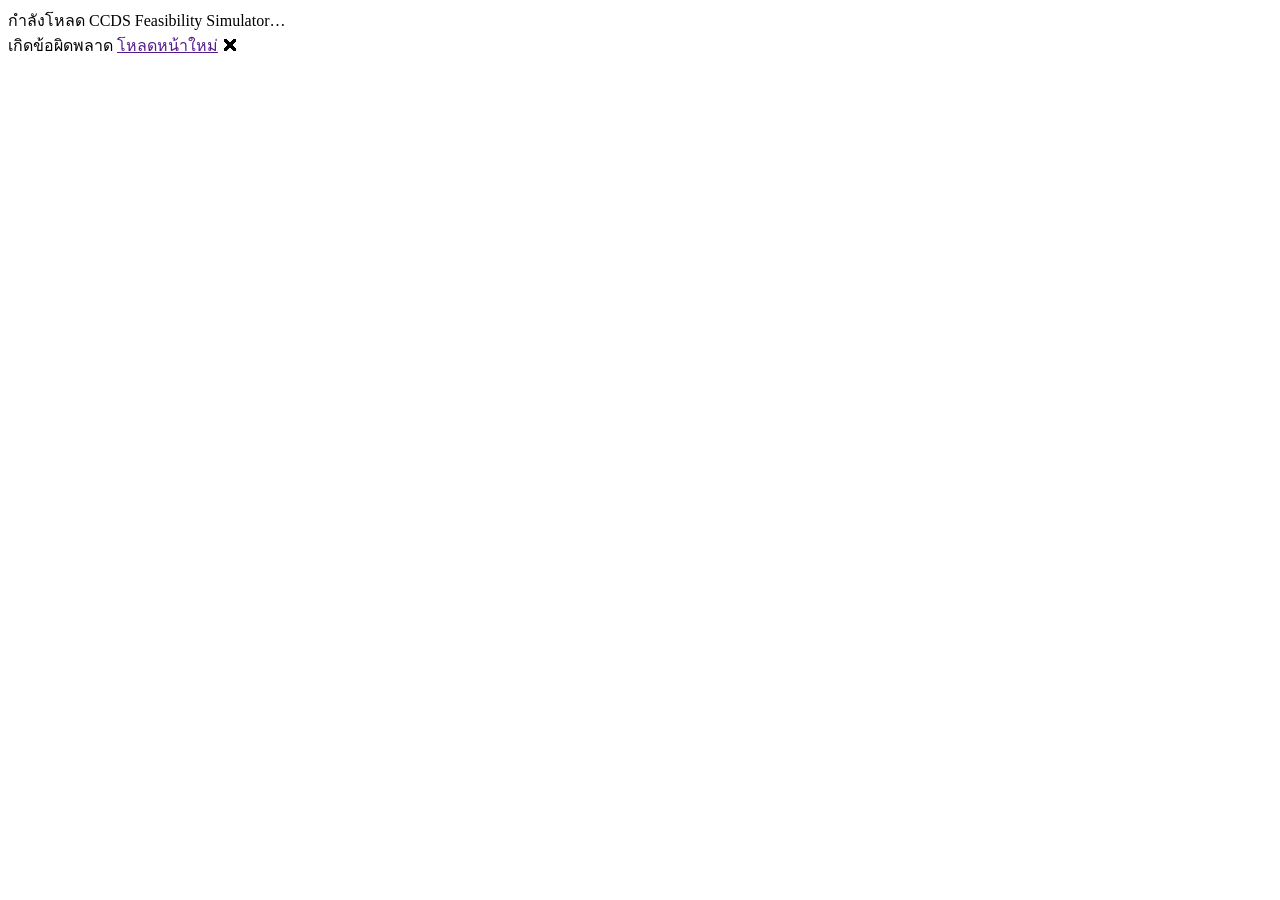
==== src/CcdsSimulator.Web/wwwroot/index.html @ 250123f6 "แตกไฟล์ ccds-upload.zip อัตโนมัติ" ====
<!DOCTYPE html>
<html lang="th">
<head>
    <meta charset="utf-8" />
    <meta name="viewport" content="width=device-width, initial-scale=1.0" />
    <title>CCDS Feasibility Simulator</title>
    <base href="/" />
    <link rel="icon" href="data:," />
    <link rel="stylesheet" href="css/app.css" />
    <script>
        // ใส่ธีมที่เลือกไว้ก่อนวาดหน้า (กันหน้ากะพริบ)
        try { var t = localStorage.getItem("ccds.theme"); if (t === "light" || t === "dark") document.documentElement.dataset.theme = t; } catch (e) { }
    </script>
</head>
<body>
    <div id="app"><div class="boot">กำลังโหลด CCDS Feasibility Simulator…</div></div>

    <div id="blazor-error-ui">
        เกิดข้อผิดพลาด <a href="" class="reload">โหลดหน้าใหม่</a>
        <a class="dismiss">🗙</a>
    </div>
    <script src="js/html-to-image.min.js"></script>
    <script src="js/app.js"></script>
    <script src="_framework/blazor.webassembly.js"></script>
</body>
</html>
---- src/CcdsSimulator.Web/wwwroot/css/app.css ----
/* =====================================================================
   CCDS Feasibility Simulator — design system
   Layout: แถบนำทางบนสุด • หน้าแก้ไขแบ่งฟอร์ม (ซ้าย) + ผลลัพธ์ติดหน้าจอ (ขวา)
   สีทั้งหมดเป็น token: โหมดสว่างที่ :root, โหมดมืดที่ media query + [data-theme="dark"]
   รายงาน A4 (.page) ใช้ token ของตัวเอง เป็นกระดาษสีขาวเสมอ
   ===================================================================== */
@font-face { font-family: "Sarabun"; src: url("../fonts/Sarabun-Regular.ttf") format("truetype"); font-weight: 400; font-display: swap; }
@font-face { font-family: "Sarabun"; src: url("../fonts/Sarabun-SemiBold.ttf") format("truetype"); font-weight: 600; font-display: swap; }
@font-face { font-family: "Sarabun"; src: url("../fonts/Sarabun-Bold.ttf") format("truetype"); font-weight: 700; font-display: swap; }

:root {
    --font: "Sarabun", "Leelawadee UI", "Leelawadee", Tahoma, system-ui, sans-serif;

    --bg: #f3f5f9;
    --surface: #ffffff;
    --surface-2: #f7f9fc;
    --surface-3: #edf1f6;
    --border: #e1e6ee;
    --border-strong: #c9d2df;
    --text: #0f1b2d;
    --text-2: #3d4b60;
    --muted: #6a788e;

    --brand: #1e3a5f;          /* กรมท่า — สีหลักของรายงาน */
    --brand-fg: #ffffff;
    --primary: #1f5aa6;        /* ลิงก์ / ปุ่มหลัก / โฟกัส */
    --primary-strong: #174684;
    --primary-soft: #e9f1fc;
    --accent: #0f8278;         /* เขียวน้ำทะเล — ผงผสม / CCDS */
    --accent-soft: #e2f4f1;
    --gl: #8a6100;             /* เหลืองเข้ม (สีไอคอน) — แบบแกลลอน */
    --gl-soft: #fff1b8;        /* เหลืองอ่อน (พื้นปุ่มแกลลอน) */
    --gl-line: #f2d675;
    --pos: #15803d;
    --pos-soft: #e8f6ed;
    --neg: #c62828;
    --neg-soft: #fdeded;
    --neg-num: #8b1a33;        /* เบอร์กันดี — ตัวเลขติดลบ */
    --warn: #8a5300;
    --warn-soft: #fff4d4;

    --th-bg: #eef2f8;
    --th-fg: #3d4b60;
    --row-alt: #f9fafc;
    --line: #e7ebf1;
    --total-bg: #eef3fa;
    --total-line: #1e3a5f;
    --track: #edf1f6;

    --radius: 14px;
    --radius-sm: 9px;
    --shadow: 0 1px 2px rgba(15, 27, 45, .04), 0 6px 20px rgba(15, 27, 45, .05);
    --ring: 0 0 0 3px rgba(31, 90, 166, .22);
    color-scheme: light;
}

@media (prefers-color-scheme: dark) {
    :root:not([data-theme="light"]) {
        --bg: #0b111b; --surface: #121a27; --surface-2: #162031; --surface-3: #1c283c;
        --border: #233048; --border-strong: #34445f; --text: #e7edf6; --text-2: #b7c3d5; --muted: #8796ad;
        --brand: #15243a; --brand-fg: #e7edf6;
        --primary: #77aefc; --primary-strong: #a3c7ff; --primary-soft: #1a2b47;
        --accent: #33c4b3; --accent-soft: #10302d; --gl: #fde68a; --gl-soft: #4a3d0f; --gl-line: #7a6418;
        --pos: #4ade80; --pos-soft: #12301f; --neg: #f87171; --neg-soft: #3a1818; --neg-num: #e88aa0; --warn: #fbbf24; --warn-soft: #3a2c0b;
        --th-bg: #1a2437; --th-fg: #b7c3d5; --row-alt: #141d2c; --line: #212d42; --total-bg: #1a2742; --total-line: #77aefc;
        --track: #1c283c;
        --shadow: 0 1px 2px rgba(0, 0, 0, .3), 0 6px 20px rgba(0, 0, 0, .25);
        --ring: 0 0 0 3px rgba(119, 174, 252, .3);
        color-scheme: dark;
    }
}
:root[data-theme="dark"] {
    --bg: #0b111b; --surface: #121a27; --surface-2: #162031; --surface-3: #1c283c;
    --border: #233048; --border-strong: #34445f; --text: #e7edf6; --text-2: #b7c3d5; --muted: #8796ad;
    --brand: #15243a; --brand-fg: #e7edf6;
    --primary: #77aefc; --primary-strong: #a3c7ff; --primary-soft: #1a2b47;
    --accent: #33c4b3; --accent-soft: #10302d; --gl: #fde68a; --gl-soft: #4a3d0f; --gl-line: #7a6418;
    --pos: #4ade80; --pos-soft: #12301f; --neg: #f87171; --neg-soft: #3a1818; --neg-num: #e88aa0; --warn: #fbbf24; --warn-soft: #3a2c0b;
    --th-bg: #1a2437; --th-fg: #b7c3d5; --row-alt: #141d2c; --line: #212d42; --total-bg: #1a2742; --total-line: #77aefc;
    --track: #1c283c;
    --shadow: 0 1px 2px rgba(0, 0, 0, .3), 0 6px 20px rgba(0, 0, 0, .25);
    --ring: 0 0 0 3px rgba(119, 174, 252, .3);
    color-scheme: dark;
}

* { box-sizing: border-box; }
html, body { margin: 0; }
body { font-family: var(--font); font-size: 15px; line-height: 1.5; color: var(--text); background: var(--bg); -webkit-font-smoothing: antialiased; }
a { color: var(--primary); }
button { font-family: inherit; }
:focus-visible { outline: none; box-shadow: var(--ring); }
.muted { color: var(--muted); }
.small { font-size: 12.5px; }
.nowrap { white-space: nowrap; }
.pos { color: var(--pos); }
.neg { color: var(--neg-num); }

/* ---------- แถบเลื่อน (scrollbar) ให้เข้ากับดีไซน์: บาง โค้งมน สีฟ้าโปร่ง ไม่มีราง ---------- */
:root { --sb-thumb: rgba(31, 90, 166, .28); --sb-thumb-hover: rgba(31, 90, 166, .5); --sb-track: rgba(31, 90, 166, .06); }
@media (prefers-color-scheme: dark) { :root:not([data-theme="light"]) { --sb-thumb: rgba(147, 190, 255, .26); --sb-thumb-hover: rgba(147, 190, 255, .48); --sb-track: rgba(255, 255, 255, .04); } }
:root[data-theme="dark"] { --sb-thumb: rgba(147, 190, 255, .26); --sb-thumb-hover: rgba(147, 190, 255, .48); --sb-track: rgba(255, 255, 255, .04); }
::-webkit-scrollbar { width: 10px; height: 10px; }
::-webkit-scrollbar-track { background: transparent; }
::-webkit-scrollbar-thumb { background: var(--sb-thumb); border-radius: 999px; border: 3px solid transparent; background-clip: padding-box; }
::-webkit-scrollbar-thumb:hover { background: var(--sb-thumb-hover); border-width: 2px; background-clip: padding-box; }
::-webkit-scrollbar-corner { background: transparent; }
::-webkit-scrollbar-button { display: none; width: 0; height: 0; }
/* แถบเลื่อนแนวนอนของตาราง: มีรางจาง ๆ ให้รู้ว่าเลื่อนได้ */
.tbl-scroll::-webkit-scrollbar-track, .card::-webkit-scrollbar-track { background: var(--sb-track); border-radius: 999px; margin: 0 4px; }
.tbl-scroll { padding-bottom: 4px; }
.x-hint { display: none; }
.tbl-x { overflow-x: auto; }
/* Firefox (ไม่รองรับ ::-webkit-scrollbar) */
@supports not selector(::-webkit-scrollbar) { * { scrollbar-width: thin; scrollbar-color: var(--sb-thumb) transparent; } }
.h1-note { font-size: .5em; font-weight: 500; color: var(--primary); vertical-align: middle; white-space: normal; }
.r { text-align: right; }
@media (prefers-reduced-motion: reduce) { * { transition: none !important; scroll-behavior: auto !important; } }

/* ---------- แถบนำทาง ---------- */
.nav {
    position: sticky; top: 0; z-index: 20;
    display: flex; flex-wrap: wrap; align-items: center; justify-content: space-between; gap: 8px 20px;
    padding: 10px max(24px, env(safe-area-inset-right, 0px)) 10px max(24px, env(safe-area-inset-left, 0px));
    background: color-mix(in srgb, var(--surface) 88%, transparent);
    backdrop-filter: saturate(1.4) blur(10px); -webkit-backdrop-filter: saturate(1.4) blur(10px);
    border-bottom: 1px solid var(--border);
}
.nav .brand { display: flex; align-items: center; gap: 10px; color: var(--text); text-decoration: none; }
.nav .logo { display: grid; place-items: center; height: 30px; padding: 0 9px; border-radius: 8px; background: var(--brand); color: var(--brand-fg);
    font-weight: 700; font-size: 14px; letter-spacing: .06em; box-shadow: inset 0 -2px 0 var(--accent); }
.nav .t { font-size: 17px; font-weight: 700; }
.nav .t small { font-weight: 400; color: var(--muted); font-size: 13px; margin-left: 4px; }
.nav-right { display: flex; align-items: center; gap: 12px; flex-wrap: wrap; }
.nav nav { display: flex; gap: 2px; background: var(--surface-3); padding: 3px; border-radius: 10px; }
.nav nav a { color: var(--text-2); text-decoration: none; padding: 5px 14px; border-radius: 8px; font-size: 14.5px; transition: background .15s, color .15s; }
.nav nav a:hover { color: var(--text); }
.nav nav a.active { background: var(--surface); color: var(--text); font-weight: 600; box-shadow: 0 1px 2px rgba(15, 27, 45, .08); }
.theme { display: inline-flex; gap: 2px; background: var(--surface-3); padding: 3px; border-radius: 10px; }
.theme button { display: grid; place-items: center; width: 30px; height: 28px; border: 0; border-radius: 7px; background: none; color: var(--muted); cursor: pointer; }
.theme button svg { width: 16px; height: 16px; }
.theme button:hover { color: var(--text); }
.theme button.on { background: var(--surface); color: var(--primary); box-shadow: 0 1px 2px rgba(15, 27, 45, .08); }

/* ---------- โครงหน้า ---------- */
.page-wrap { max-width: 1280px; margin: 0 auto; padding-block: 28px 48px;
    padding-left: max(24px, env(safe-area-inset-left, 0px)); padding-right: max(24px, env(safe-area-inset-right, 0px)); }
.page-wrap.narrow { max-width: 980px; }
.page-head { display: flex; flex-wrap: wrap; justify-content: space-between; align-items: flex-end; gap: 14px; margin-bottom: 20px; }
.page-head h1 { margin: 0; font-size: 26px; line-height: 1.25; letter-spacing: -.01em; text-wrap: balance; }
.page-head p { margin: 4px 0 0; max-width: 70ch; }
.page-head h1.with-logo { display: flex; align-items: center; gap: 12px; }
.h-logo { display: grid; place-items: center; flex: none; width: 44px; height: 44px; border-radius: 12px;
    background: var(--brand); color: var(--brand-fg); box-shadow: inset 0 -3px 0 var(--accent), var(--shadow); }
.h-logo .ico { width: 26px; height: 26px; }
.head-actions { display: flex; flex-wrap: wrap; gap: 8px; align-items: center; }

.btn { display: inline-flex; align-items: center; gap: 6px; font-size: 14px; font-weight: 600; cursor: pointer; text-decoration: none;
    border-radius: 9px; padding: 7px 14px; border: 1px solid var(--border-strong); background: var(--surface); color: var(--text);
    transition: background .15s, border-color .15s, transform .05s; }
.btn:hover { background: var(--surface-2); border-color: var(--muted); }
.btn:active { transform: translateY(1px); }
.btn.primary { background: var(--primary); border-color: var(--primary); color: #fff; }
:root[data-theme="dark"] .btn.primary { color: #0b111b; }
@media (prefers-color-scheme: dark) { :root:not([data-theme="light"]) .btn.primary { color: #0b111b; } }
.btn.primary:hover { background: var(--primary-strong); border-color: var(--primary-strong); }
.btn:disabled { opacity: .45; cursor: default; }
.btn.file { position: relative; overflow: hidden; }
.btn.file input[type=file] { position: absolute; inset: 0; opacity: 0; cursor: pointer; }

.msg { margin: 0 0 16px; padding: 10px 14px; border-radius: var(--radius-sm); background: var(--primary-soft); color: var(--text); border: 1px solid var(--border); }
.msg.warn { background: var(--warn-soft); color: var(--warn); }

.subbar { display: flex; flex-wrap: wrap; justify-content: space-between; align-items: center; gap: 10px;
    padding: 12px max(24px, env(safe-area-inset-right, 0px)) 12px max(24px, env(safe-area-inset-left, 0px));
    background: var(--surface); border-bottom: 1px solid var(--border); }
.subbar + .msg { margin: 14px 24px 0; }
.crumb { font-size: 15px; color: var(--muted); }
.crumb a { color: var(--muted); text-decoration: none; }
.crumb a:hover { color: var(--primary); }
.crumb b { color: var(--text); }
.saved { display: inline-flex; align-items: center; gap: 6px; color: var(--muted); font-size: 13px; margin-left: 12px; }
.saved:not(:empty)::before { content: ""; width: 7px; height: 7px; border-radius: 50%; background: var(--pos); }

/* ---------- การ์ด ---------- */
.card { background: var(--surface); border: 1px solid var(--border); border-radius: var(--radius); padding: 18px 20px; margin-bottom: 16px;
    box-shadow: var(--shadow); overflow-x: auto; }
.card h2 { margin: 0 0 14px; font-size: 17px; line-height: 1.3; display: flex; align-items: center; gap: 10px; }
.card h3 { margin: 0 0 12px; font-size: 16px; display: flex; align-items: center; gap: 8px; }
.card h3::before { content: ""; width: 4px; height: 16px; border-radius: 2px; background: var(--accent); }
.card h3 small { font-weight: 400; color: var(--muted); font-size: 13px; }
.card.empty { text-align: center; padding: 48px 20px; color: var(--muted); }
.card.empty h2 { justify-content: center; color: var(--text); }
.num { display: inline-grid; place-items: center; flex: none; width: 26px; height: 26px; border-radius: 8px;
    background: var(--primary-soft); color: var(--primary); font-size: 13.5px; font-weight: 700; }

/* ---------- ฟอร์มแบบ glassy: กระจกฝ้า + ไล่สีฟ้าจากขอบบน ---------- */
:root {
    --glass: rgba(255, 255, 255, .97);   /* การ์ดพื้นขาว (โปร่งเล็กน้อย) */
    --glass-input: rgba(255, 255, 255, .16);
    --glass-input-line: rgba(255, 255, 255, .75);
    --glass-input-edge: rgba(31, 90, 166, .22);
    --glass-hi: rgba(255, 255, 255, .85);
    --glass-top: rgba(47, 125, 225, .10); --glass-top-mid: rgba(56, 189, 248, .04);
    --glass-shadow: 0 10px 34px rgba(31, 90, 166, .10), 0 1px 2px rgba(15, 27, 45, .05);
    --glow-1: rgba(96, 165, 250, .30); --glow-2: rgba(45, 212, 191, .20); --glow-3: rgba(147, 197, 253, .32);
}
@media (prefers-color-scheme: dark) {
    :root:not([data-theme="light"]) {
        --glass: rgba(20, 30, 46, .58); --glass-input: rgba(255, 255, 255, .04); --glass-input-line: rgba(255, 255, 255, .14); --glass-input-edge: rgba(255, 255, 255, .10); --glass-hi: rgba(255, 255, 255, .08);
        --glass-top: rgba(59, 130, 246, .14); --glass-top-mid: rgba(56, 189, 248, .04);
        --glass-shadow: 0 10px 34px rgba(0, 0, 0, .35);
        --glow-1: rgba(59, 130, 246, .20); --glow-2: rgba(20, 184, 166, .12); --glow-3: rgba(56, 189, 248, .14);
    }
}
:root[data-theme="dark"] {
    --glass: rgba(20, 30, 46, .58); --glass-input: rgba(255, 255, 255, .04); --glass-input-line: rgba(255, 255, 255, .14); --glass-input-edge: rgba(255, 255, 255, .10); --glass-hi: rgba(255, 255, 255, .08);
    --glass-top: rgba(59, 130, 246, .14); --glass-top-mid: rgba(56, 189, 248, .04);
    --glass-shadow: 0 10px 34px rgba(0, 0, 0, .35);
    --glow-1: rgba(59, 130, 246, .20); --glow-2: rgba(20, 184, 166, .12); --glow-3: rgba(56, 189, 248, .14);
}
/* การ์ดกระจกฝ้า (ใช้ทั้งฝั่งกรอกข้อมูลและฝั่งผลลัพธ์) */
.glass .card, .glass.form-actions {
    position: relative; background: var(--glass); border: 0; box-shadow: inset 0 1px 0 var(--glass-hi), var(--glass-shadow);
    -webkit-backdrop-filter: blur(16px) saturate(1.5); backdrop-filter: blur(16px) saturate(1.5); }
/* ไล่สีฟ้าเฉพาะส่วนบนของแต่ละข้อ แล้วจางหายไป (ไม่มีเส้นขอบ) */
.glass .card { background: linear-gradient(180deg, var(--glass-top) 0, var(--glass-top-mid) 40px, transparent 100px), var(--glass); }
/* การ์ดที่มีรายการเปิดอยู่ (เช่น ดอกเบี้ย/ปีผ่อน) ต้องอยู่เหนือการ์ดถัดไป */
.glass .card:focus-within, .glass .card:has(.combo.open) { z-index: 5; }
.glass.form-actions:has(.menu) { z-index: 5; }
/* KPI ฝั่งผลลัพธ์แบบกระจก: ไล่สีบวก/ลบจากมุมซ้ายบนแล้วจางเป็นกระจกใส */
.glass .kpi { border: 0; background: var(--glass); box-shadow: inset 0 1px 0 var(--glass-hi), var(--glass-shadow);
    -webkit-backdrop-filter: blur(16px) saturate(1.5); backdrop-filter: blur(16px) saturate(1.5); }
.glass .kpi.pos { background: linear-gradient(135deg, color-mix(in srgb, var(--pos-soft) 85%, transparent), transparent 70%), var(--glass); }
.glass .kpi.neg { background: linear-gradient(135deg, color-mix(in srgb, var(--neg-soft) 85%, transparent), transparent 70%), var(--glass); }
.glass .kpi.navy, .glass .kpi.teal { background: linear-gradient(180deg, var(--glass-top) 0, transparent 70px), var(--glass); }
.glass .seg:not(.mode):not(.icons) { background-color: var(--glass-input); }
/* ช่องกรอก = แก้วใส: พื้นโปร่ง เห็นไล่สีด้านหลัง + ขอบไฮไลต์ขาวด้านบน */
.glass input:not([type=checkbox]):not([type=radio]) {
    background-color: transparent;
    border-color: var(--glass-input-edge);
    box-shadow: inset 0 1px 0 var(--glass-input-line), inset 0 -1px 2px rgba(31, 90, 166, .05);
}
.glass input:not([type=checkbox]):not([type=radio]):hover { border-color: color-mix(in srgb, var(--primary) 35%, var(--glass-input-edge)); }
.glass input:not([type=checkbox]):not([type=radio]):focus {
    background-color: transparent;
    border-color: var(--primary);
    box-shadow: inset 0 1px 0 var(--glass-input-line), 0 0 0 3px color-mix(in srgb, var(--primary) 20%, transparent);
}
.glass .calc { background: var(--glass-input); }
.glass .tbl th { background: color-mix(in srgb, var(--th-bg) 80%, transparent); }
.glass .tbl tfoot td { background: color-mix(in srgb, var(--total-bg) 75%, transparent); }

/* ---------- ฟอร์ม ---------- */
.grid { display: grid; gap: 14px 16px; }
.g3 { grid-template-columns: repeat(3, minmax(0, 1fr)); }
.g2 { grid-template-columns: repeat(2, minmax(0, 1fr)); }
.span2 { grid-column: span 2; }
label { display: flex; flex-direction: column; gap: 5px; font-size: 13px; font-weight: 600; color: var(--text-2); min-width: 0; }
label.check { flex-direction: row; align-items: center; gap: 10px; color: var(--text); font-size: 14.5px; font-weight: 400; cursor: pointer; }
input { font: inherit; font-size: 15px; font-weight: 400; color: var(--text); width: 100%; min-width: 0;
    padding: 8px 11px; border: 1px solid var(--border-strong); border-radius: var(--radius-sm); background: var(--surface);
    transition: border-color .15s, box-shadow .15s; }
input::placeholder { color: var(--muted); opacity: .8; }
input:hover { border-color: var(--muted); }
input:focus { outline: none; border-color: var(--primary); box-shadow: var(--ring); }
input[type=number] { text-align: right; font-variant-numeric: tabular-nums; }
/* ซ่อนลูกศรเพิ่ม/ลดตัวเลข ให้ช่องสะอาดและไม่บังหน่วย */
input[type=number] { -moz-appearance: textfield; appearance: textfield; }
input[type=number]::-webkit-inner-spin-button, input[type=number]::-webkit-outer-spin-button { -webkit-appearance: none; margin: 0; }
input[type=checkbox] { width: 18px; height: 18px; accent-color: var(--primary); box-shadow: none; }
input:disabled { background: var(--surface-3); color: var(--muted); border-color: var(--border); }
input.name { width: 74px; font-weight: 600; text-align: left; }
input.name.wide { width: 100%; min-width: 92px; max-width: 150px; }

/* ช่องกรอกพร้อมหน่วย */
.inp { position: relative; display: flex; align-items: center; }
.inp input { padding-right: calc(var(--u, 3) * 1ch + 22px); }
.inp .u { position: absolute; right: 11px; pointer-events: none; font-size: 13px; font-weight: 400; color: var(--muted); white-space: nowrap; }

/* ช่องตัวเลข + รายการให้เลือก (ดอกเบี้ย / ปีผ่อน) */
.combo { position: relative; }
.combo .inp input { padding-right: calc(var(--u, 1) * 1ch + 50px); }
.combo .inp .u { right: 40px; }
.combo-btn { position: absolute; right: 5px; top: 50%; transform: translateY(-50%); display: grid; place-items: center; width: 30px; height: 30px;
    border: 0; border-radius: 7px; background: none; color: var(--muted); cursor: pointer; }
.combo-btn svg { width: 16px; height: 16px; transition: transform .15s; }
.combo-btn:hover { background: var(--surface-3); color: var(--text); }
.combo.open .combo-btn svg { transform: rotate(180deg); }
.combo-list { position: absolute; z-index: 30; left: 0; right: 0; top: calc(100% + 4px); margin: 0; padding: 4px; list-style: none;
    background: var(--surface); border: 1px solid var(--border); border-radius: var(--radius-sm); box-shadow: var(--shadow); }
.combo-list button { width: 100%; text-align: left; padding: 7px 10px; border: 0; border-radius: 6px; background: none; color: var(--text);
    font: inherit; font-size: 14.5px; font-weight: 400; cursor: pointer; font-variant-numeric: tabular-nums; }
.combo-list button:hover { background: var(--surface-2); }
.combo-list button.on { background: var(--primary-soft); color: var(--primary); font-weight: 600; }
.card:has(.combo) { overflow: visible; }

.calc { margin-top: 12px; padding: 10px 12px; border-radius: var(--radius-sm); background: var(--surface-2); border: 1px dashed var(--border-strong);
    font-size: 14px; color: var(--text-2); }
.calc b { color: var(--text); font-variant-numeric: tabular-nums; }
.calc.warn { background: var(--warn-soft); color: var(--warn); border-color: transparent; }
/* ช่องที่คำนวณให้อัตโนมัติ (แก้เองได้) — ตัวหนังสือสีรอง */
input.derived { color: var(--text-2); }
.mt { margin-top: 14px; }

/* ตาราง */
.tbl { width: 100%; border-collapse: separate; border-spacing: 0; font-size: 14px; }
.tbl th { background: var(--th-bg); color: var(--th-fg); font-weight: 600; text-align: left; padding: 8px 10px; font-size: 12.5px; white-space: nowrap; }
.tbl th:first-child { border-top-left-radius: var(--radius-sm); border-bottom-left-radius: var(--radius-sm); }
.tbl th:last-child { border-top-right-radius: var(--radius-sm); border-bottom-right-radius: var(--radius-sm); }
.tbl th small { font-weight: 400; color: var(--muted); }
.tbl td { padding: 6px 8px; border-bottom: 1px solid var(--line); font-variant-numeric: tabular-nums; }
.tbl tbody tr:last-child td { border-bottom: 0; }
.tbl tfoot td { white-space: nowrap; padding: 9px 10px; font-weight: 700; background: var(--total-bg); border-top: 2px solid var(--total-line); }
.tbl.compact td { padding: 7px 10px; }
.tbl.compact tbody tr:hover td, .tbl.list tbody tr:hover td { background: var(--surface-2); }
.tbl .r, .tbl th.r { text-align: right; }
.tbl td input[type=number] { min-width: 52px; }
/* ตารางในฟอร์มย่อขนาดตามพื้นที่ ไม่ต้องมีแถบเลื่อนแนวนอน */
.form .tbl td { padding-left: 4px; padding-right: 4px; }
.form .tbl th { padding-left: 6px; padding-right: 6px; white-space: normal; }
.form .tbl td:has(input) { width: auto; }

.seg { display: inline-flex; padding: 2px; gap: 2px; border-radius: 9px; background: var(--surface-3); }
.seg button { white-space: nowrap; font-size: 13px; border: 0; border-radius: 7px; background: none; color: var(--muted); padding: 4px 11px; cursor: pointer; }
.seg button:hover { color: var(--text); }
.seg button.on.powder { background: var(--accent); color: #fff; }
.seg button.on.gl { background: var(--gl-soft); color: var(--gl); box-shadow: inset 0 0 0 1px var(--gl-line); }
/* ปุ่มเลือกผงผสม/แกลลอนแบบไอคอน */
.ico { width: 20px; height: 20px; display: block; }
.seg.icons button { display: grid; place-items: center; width: 40px; height: 32px; padding: 0; }
.pill.icon-pill { display: inline-grid; place-items: center; width: 40px; height: 32px; padding: 0; border-radius: 8px; }
.pill { display: inline-block; font-size: 12.5px; font-weight: 600; padding: 3px 10px; border-radius: 999px; white-space: nowrap; }
.pill.powder { background: var(--accent-soft); color: var(--accent); }
.x { display: grid; place-items: center; width: 28px; height: 28px; border: 0; border-radius: 7px; background: none; color: var(--muted); font-size: 18px; cursor: pointer; }
.x:hover { color: var(--neg); background: var(--neg-soft); }
.link { border: 0; background: none; color: var(--primary); font: inherit; font-weight: 600; cursor: pointer; padding: 0; }
.link:hover { text-decoration: underline; }

.mode-row { display: flex; flex-wrap: wrap; align-items: center; gap: 10px; margin-bottom: 8px; }
.seg.mode { max-width: 100%; flex-wrap: wrap; }
.seg.mode button { padding: 6px 14px; font-size: 14px; white-space: normal; text-align: left; }
.seg.mode button.on { background: var(--surface); color: var(--primary); font-weight: 600; box-shadow: 0 1px 2px rgba(15, 27, 45, .1); }
.mode-hint { font-size: 13px; color: var(--muted); margin-bottom: 12px; }

/* Undo / Redo มุมขวาบนของแต่ละข้อ */
.ur { margin-left: auto; display: inline-flex; gap: 2px; padding: 2px; border-radius: 9px; background: var(--surface-3); }
.ur-btn { display: grid; place-items: center; width: 30px; height: 28px; border: 0; border-radius: 7px; background: none; color: var(--text-2);
    font-size: 16px; line-height: 1; cursor: pointer; }
.ur-btn:hover:not(:disabled) { background: var(--surface); color: var(--primary); }
.ur-btn:disabled { color: var(--border-strong); cursor: default; }

/* ---------- หน้าแก้ไข: ฟอร์ม + ผลลัพธ์ ---------- */
.layout { display: grid; grid-template-columns: minmax(0, 1.12fr) minmax(0, 1fr); gap: 22px; max-width: 1520px; margin: 0 auto;
    padding-block: 12px 48px; padding-left: max(24px, env(safe-area-inset-left, 0px)); padding-right: max(24px, env(safe-area-inset-right, 0px)); }
.results { position: sticky; top: 70px; align-self: start; max-height: calc(100vh - 84px); overflow-y: auto; padding: 8px 6px 8px 0; }

.kpis { display: grid; grid-template-columns: 1fr 1fr; gap: 12px; margin-bottom: 16px; }
.kpis.k4 { grid-template-columns: repeat(4, minmax(0, 1fr)); }
.kpi { position: relative; display: flex; flex-direction: column; gap: 2px; padding: 14px 16px; border-radius: var(--radius);
    background: var(--surface); border: 1px solid var(--border); box-shadow: var(--shadow); overflow: hidden; }
.kpi::before { content: ""; position: absolute; inset: 0 auto 0 0; width: 4px; background: var(--k, var(--brand)); }
.kpi span { font-size: 13px; color: var(--muted); }
.kpi b { font-size: 27px; line-height: 1.15; letter-spacing: -.01em; color: var(--k, var(--text)); font-variant-numeric: tabular-nums; }
.kpi small { font-size: 12.5px; color: var(--muted); }
.kpi.navy { --k: var(--primary); }
.kpi.teal { --k: var(--accent); }
.kpi.pos { --k: var(--pos); background: linear-gradient(135deg, var(--pos-soft), var(--surface) 70%); }
.kpi.neg { --k: var(--neg-num); background: linear-gradient(135deg, var(--neg-soft), var(--surface) 70%); }

.facts { list-style: none; margin: 0 0 14px; padding: 0; }
.facts li { display: flex; justify-content: space-between; align-items: baseline; gap: 10px; padding: 7px 0; border-bottom: 1px solid var(--line); font-size: 14px; }
.facts li b { font-variant-numeric: tabular-nums; }
.facts li small { color: var(--muted); }
.facts li.total { margin-top: 8px; padding: 10px 12px; border: 0; border-radius: var(--radius-sm); background: var(--total-bg); font-weight: 700; }

.panel-report { display: flex; flex-direction: column; gap: 12px; font-size: 9pt; }
.tbl-scroll { overflow-x: auto; }
.tbl-scroll .rt { min-width: 520px; }

/* ปุ่มท้ายฟอร์ม (ใต้ข้อ 7) */
.form-actions { display: flex; flex-wrap: nowrap; gap: 10px; align-items: center; margin: 4px 0 16px; padding: 14px 16px;
    background: var(--surface); border: 1px solid var(--border); border-radius: var(--radius); box-shadow: var(--shadow); }
.form-actions .btn { padding: 9px 16px; }
/* ปุ่ม 3 ปุ่ม (รายงาน / JPG / Excel) อยู่แถวเดียวกันเสมอ */
.form-actions { flex-wrap: nowrap; }
.form-actions > .btn.primary { flex: 1 1 auto; justify-content: safe center; min-width: 0; white-space: nowrap; overflow: hidden; }
.form-actions > .btn.primary .lbl { min-width: 0; overflow: hidden; text-overflow: ellipsis; }
.form-actions > .menu-wrap, .form-actions > .btn.xl { flex: 0 0 auto; }
.form-actions .btn { white-space: nowrap; }
.btn .ico { width: 18px; height: 18px; }
.btn .ico.sm { width: 14px; height: 14px; margin-left: -2px; opacity: .7; }
.menu-wrap { position: relative; }
.menu-backdrop { position: fixed; inset: 0; z-index: 4; }
.menu { position: absolute; z-index: 40; left: 0; bottom: calc(100% + 6px); min-width: 250px; padding: 5px;
    background: var(--surface); border: 1px solid var(--border); border-radius: var(--radius-sm); box-shadow: var(--shadow); }
.menu button { display: flex; flex-direction: column; align-items: flex-start; gap: 1px; width: 100%; padding: 8px 11px;
    border: 0; border-radius: 7px; background: none; color: var(--text); text-align: left; cursor: pointer; font: inherit; }
.menu button:hover { background: var(--surface-2); }
.menu button b { font-size: 14.5px; font-weight: 600; }
.menu button small { font-size: 12.5px; color: var(--muted); }
.menu a { display: flex; flex-direction: column; align-items: flex-start; gap: 1px; padding: 8px 11px; border-radius: 7px; color: var(--text); text-decoration: none; }
.menu a:hover { background: var(--surface-2); }
.menu a b { font-size: 14.5px; font-weight: 600; }
.menu a small { font-size: 12.5px; color: var(--muted); }

/* ---------- ผู้ใช้: avatar, ปุ่มผู้ใช้ในแถบบน, หน้าเลือกผู้ใช้, การ์ดในหน้าตั้งค่า ---------- */
.avatar { --h: 210; display: inline-grid; place-items: center; flex: none; width: 40px; height: 40px; border-radius: 999px;
    font-weight: 700; font-size: 17px; color: #fff; background: linear-gradient(135deg, hsl(var(--h) 62% 48%), hsl(calc(var(--h) + 40) 58% 40%));
    box-shadow: 0 2px 6px hsl(var(--h) 50% 30% / .25); }
.avatar.sm { width: 28px; height: 28px; font-size: 13px; }
.user-wrap { position: relative; }
.user-chip { display: inline-flex; align-items: center; gap: 8px; padding: 3px 12px 3px 3px; border-radius: 999px; cursor: pointer;
    border: 1px solid var(--border); background: var(--surface); color: var(--text); font: inherit; font-weight: 600; font-size: 14px; }
.user-chip:hover { border-color: var(--primary); }
.uc-name { max-width: 140px; overflow: hidden; text-overflow: ellipsis; white-space: nowrap; }
.menu.user-menu { top: calc(100% + 8px); bottom: auto; right: 0; left: auto; min-width: 240px; z-index: 60; }
.user-wrap .menu-backdrop { z-index: 59; }
.um-head { padding: 7px 11px 8px; font-size: 13px; color: var(--muted); border-bottom: 1px solid var(--line); margin-bottom: 4px; }
.um-head b { color: var(--text); }

.gate-bg { position: fixed; inset: 0; z-index: -1; pointer-events: none;
    background: radial-gradient(40% 50% at 15% 20%, color-mix(in srgb, var(--primary) 14%, transparent), transparent 70%),
                radial-gradient(35% 45% at 85% 75%, color-mix(in srgb, var(--accent) 12%, transparent), transparent 70%); }
.gate { max-width: 520px; margin: 0 auto; padding: 48px max(16px, env(safe-area-inset-right, 0px)) 64px max(16px, env(safe-area-inset-left, 0px)); }
.gate-head { text-align: center; margin-bottom: 22px; }
.gate-logo { display: inline-grid; place-items: center; width: 58px; height: 58px; border-radius: 18px; color: #fff; margin-bottom: 10px;
    background: linear-gradient(135deg, #1f5aa6, #1b7aa0); box-shadow: 0 8px 22px rgba(31, 90, 166, .3); }
.gate-logo .ico { width: 30px; height: 30px; }
.gate-head h1 { font-size: 26px; margin: 0 0 4px; }
.gate-list { display: grid; gap: 10px; }
.gate-user { border-radius: 16px; background: var(--surface); border: 1px solid var(--border); box-shadow: var(--shadow); overflow: hidden; }
.gate-user.sel { border-color: var(--primary); box-shadow: 0 0 0 3px color-mix(in srgb, var(--primary) 18%, transparent), var(--shadow); }
.gate-pick { display: flex; align-items: center; gap: 14px; width: 100%; padding: 12px 16px; border: 0; background: none; cursor: pointer;
    color: var(--text); font: inherit; text-align: left; }
.gate-pick:hover { background: var(--surface-2); }
.gu-name { flex: 1; font-size: 17px; font-weight: 600; min-width: 0; overflow: hidden; text-overflow: ellipsis; white-space: nowrap; }
.gu-lock { color: var(--muted); display: inline-flex; }
.gu-lock .ico { width: 18px; height: 18px; }
.pin-row { display: flex; gap: 8px; padding: 0 16px 14px 70px; }
.pin-row input { letter-spacing: .3em; text-align: center; max-width: 180px; }
.gate-err { color: var(--neg-num); font-size: 13.5px; padding: 0 16px 12px 70px; }
.gate-card .gate-err { padding: 0; margin-top: 6px; }
.gate-add { margin-top: 14px; width: 100%; justify-content: center; }
.gate-note { display: flex; align-items: flex-start; justify-content: center; gap: 6px; margin: 12px 4px 0; font-size: 13.5px; color: var(--muted); text-align: left; }
.gate-note .ico { width: 16px; height: 16px; flex: none; margin-top: 2px; color: var(--primary); }
.gate-card { display: grid; gap: 12px; padding: 20px; border-radius: 16px; background: var(--surface); border: 1px solid var(--border); box-shadow: var(--shadow); }
.gate-card h2 { margin: 0; font-size: 18px; }
.gate-card .msg { margin: 0; }
.gate-actions { display: flex; justify-content: flex-end; gap: 8px; flex-wrap: wrap; }
@media (max-width: 480px) { .pin-row, .gate-err { padding-left: 16px; } .pin-row input { max-width: none; } }

.user-card h2 { display: flex; align-items: center; gap: 10px; }
.user-card .avatar { width: 34px; height: 34px; font-size: 15px; }
.uc-row { display: flex; gap: 10px; align-items: flex-end; flex-wrap: wrap; }
.uc-row label { flex: 1 1 220px; }
.uc-pin { margin-top: 14px; padding-top: 12px; border-top: 1px solid var(--line); }
.uc-pin-h { display: flex; align-items: center; gap: 6px; font-weight: 600; margin-bottom: 8px; }
.uc-pin-h .ico { width: 16px; height: 16px; }
.uc-actions { display: flex; gap: 8px; align-items: center; flex-wrap: wrap; margin-top: 10px; }
.uc-msg { font-size: 13.5px; }
.uc-msg.ok { color: var(--pos); }
.uc-msg.err { color: var(--neg-num); }
.uc-danger { margin-top: 14px; padding-top: 12px; border-top: 1px solid var(--line); }
.btn.danger-outline { color: var(--neg-num); border-color: color-mix(in srgb, var(--neg) 45%, var(--border)); background: none; }
.btn.danger-outline:hover { background: var(--neg-soft); }

/* รายงานที่ซ่อนไว้นอกจอ ใช้แปลงเป็น JPG */
.jpg-src { position: fixed; left: -10000px; top: 0; width: 210mm; pointer-events: none; }
.jpg-src .page { margin: 0 0 20px; box-shadow: none; border-radius: 0; height: 297mm; min-height: 0; overflow: hidden; }

/* ---------- รายการโครงการ ---------- */
.tbl.list td { padding: 11px 10px; vertical-align: middle; }
.tbl.proj .p-ico, .tbl.proj .p-ico-s, .tbl.proj .p-when { display: none; }
.pname { color: var(--text); font-weight: 700; text-decoration: none; }
.pname:hover { color: var(--primary); }
.act { border: 0; background: none; font: inherit; font-size: 13.5px; color: var(--primary); cursor: pointer; text-decoration: none; padding: 4px 7px; border-radius: 6px; }
.act:hover { background: var(--primary-soft); }
.act.del { color: var(--neg); }
.act.icon { display: inline-grid; place-items: center; width: 32px; height: 32px; padding: 0; vertical-align: middle; }
.act.icon .ico { width: 18px; height: 18px; }
.act.del:hover { background: var(--neg-soft); }
.print-tip { max-width: 210mm; margin: 16px auto 0; padding: 10px 14px; background: var(--primary-soft); color: var(--text-2); border-radius: var(--radius-sm); font-size: 14px; }

/* ---------- Dashboard ---------- */
.chips { display: flex; flex-wrap: wrap; gap: 8px; align-items: center; margin-bottom: 16px; }
.chip { flex-direction: row; align-items: center; gap: 7px; padding: 5px 13px 5px 9px; border: 1px solid var(--border); border-radius: 999px;
    background: var(--surface); color: var(--text-2); font-size: 14px; font-weight: 400; cursor: pointer; }
.chip input { width: 15px; height: 15px; flex: none; }
.chip.on { border-color: var(--accent); background: var(--accent-soft); color: var(--text); }
.dash-grid { display: grid; grid-template-columns: minmax(0, 1fr) minmax(0, 1fr); gap: 0 16px; }
.dash-grid .wide { grid-column: 1 / -1; }
.bars { display: flex; flex-direction: column; gap: 6px; }
.bar-row { display: grid; grid-template-columns: 44px 1fr 110px; align-items: center; gap: 10px; font-size: 13.5px; }
.bar-row.dash { grid-template-columns: minmax(90px, 190px) 1fr 110px; }
.bar-row .yr { color: var(--text-2); overflow: hidden; text-overflow: ellipsis; white-space: nowrap; }
.bar-row .val { text-align: right; font-variant-numeric: tabular-nums; font-weight: 600; }
.track { position: relative; height: 14px; background: var(--track); border-radius: 999px; }
.track::after { content: ""; position: absolute; left: 50%; top: -3px; bottom: -3px; width: 1px; background: var(--border-strong); }
.fill { position: absolute; top: 0; bottom: 0; border-radius: 999px; }
.fill.pos { background: linear-gradient(90deg, #a7e3c0, #4cb97a 55%, #15803d); }
.fill.neg { background: linear-gradient(270deg, #f9c2c2, #ef7b7b 55%, #c62828); }
.pairs { display: flex; flex-direction: column; gap: 12px; }
.pair { display: grid; grid-template-columns: minmax(90px, 200px) 1fr; grid-template-rows: auto auto; column-gap: 12px; row-gap: 3px; }
.pair .pl { grid-row: 1 / 3; align-self: center; font-size: 14px; overflow: hidden; text-overflow: ellipsis; white-space: nowrap; }
.pb { display: flex; align-items: center; gap: 8px; font-size: 12.5px; color: var(--muted); font-variant-numeric: tabular-nums; }
.pbar { height: 11px; border-radius: 999px; min-width: 3px; }
.pbar.gl { background: linear-gradient(90deg, #b9d3fb, #5b93e6 55%, #1f5aa6); }
.pbar.cc { background: linear-gradient(90deg, #a8e6dc, #2fb3a0 55%, #0f766e); }
.legend-ui { display: flex; gap: 18px; margin-top: 12px; font-size: 13px; color: var(--muted); }
.legend-ui i { display: inline-block; width: 11px; height: 11px; border-radius: 3px; margin-right: 6px; vertical-align: -1px; }
.legend-ui i.gl { background: linear-gradient(90deg, #b9d3fb, #1f5aa6); } .legend-ui i.cc { background: linear-gradient(90deg, #a8e6dc, #0f766e); }
th.sortable { cursor: pointer; user-select: none; }
th.sortable:hover { color: var(--text); }

/* ---------- ภาพพื้นหลังจาง ๆ หน้า "สถานที่เสนอระบบ CCDS" ---------- */
.page-bg { position: fixed; inset: 0; z-index: -1; pointer-events: none;
    background: url("../img/bg-ccds.jpg") center bottom 24px / min(1100px, 92vw) auto no-repeat;
    opacity: .16; mix-blend-mode: multiply; }   /* multiply: พื้นขาวของภาพกลืนไปกับพื้นหลัง */
:root[data-theme="dark"] .page-bg { filter: invert(1) hue-rotate(180deg); mix-blend-mode: screen; opacity: .1; }
@media (prefers-color-scheme: dark) { :root:not([data-theme="light"]) .page-bg { filter: invert(1) hue-rotate(180deg); mix-blend-mode: screen; opacity: .1; } }
@media print { .page-bg { display: none; } }

/* ---------- popup ยืนยัน ---------- */
.dlg-backdrop { position: fixed; inset: 0; z-index: 100; display: grid; place-items: center; padding: 16px;
    background: rgba(10, 18, 30, .45); -webkit-backdrop-filter: blur(3px); backdrop-filter: blur(3px); animation: dlg-fade .12s ease-out; }
.dlg { width: min(440px, 100%); display: grid; grid-template-columns: auto 1fr; gap: 14px 16px; padding: 22px;
    background: var(--surface); border: 1px solid var(--border); border-radius: 16px; box-shadow: 0 24px 60px rgba(0, 0, 0, .25);
    animation: dlg-pop .14s ease-out; }
.dlg-icon { display: grid; place-items: center; width: 44px; height: 44px; border-radius: 12px; background: var(--primary-soft); color: var(--primary); }
.dlg-icon.danger { background: var(--neg-soft); color: var(--neg); }
.dlg-icon .ico { width: 24px; height: 24px; }
.dlg-body h2 { margin: 2px 0 6px; font-size: 18px; }
.dlg-msg p { margin: 0 0 6px; overflow-wrap: anywhere; }
.dlg-msg .warn-text { color: var(--neg); font-size: 13.5px; margin-top: 8px; }
.dlg-actions { grid-column: 1 / -1; display: flex; justify-content: flex-end; gap: 8px; margin-top: 4px; }
.btn.xl .ico { color: var(--pos); }
.btn.danger { background: var(--neg); border-color: var(--neg); color: #fff; }
.btn.danger:hover { filter: brightness(1.08); }
/* โหมดมืด: พื้นปุ่มสีอ่อน → ตัวหนังสือสีเข้ม ให้อ่านชัด */
:root[data-theme="dark"] .btn.danger, :root[data-theme="dark"] .seg button.on.powder { color: #0b111b; }
@media (prefers-color-scheme: dark) { :root:not([data-theme="light"]) .btn.danger, :root:not([data-theme="light"]) .seg button.on.powder { color: #0b111b; } }
@keyframes dlg-fade { from { opacity: 0; } }
@keyframes dlg-pop { from { opacity: 0; transform: translateY(6px) scale(.98); } }

/* ---------- Loading / error ---------- */
.boot { display: grid; place-items: center; min-height: 60vh; color: var(--muted); font-size: 16px; }
#blazor-error-ui { background: var(--warn-soft); color: var(--warn); bottom: 0; box-shadow: 0 -1px 2px rgba(0,0,0,.2); display: none; left: 0;
    padding: .6rem 1.25rem .7rem; position: fixed; width: 100%; z-index: 1000; }
/* ---------- ปุ่มกลับขึ้นด้านบน ---------- */
#to-top { position: fixed; z-index: 90; width: 46px; height: 46px; border-radius: 999px; border: 0; cursor: pointer;
    right: max(18px, calc(env(safe-area-inset-right, 0px) + 12px)); bottom: max(18px, calc(env(safe-area-inset-bottom, 0px) + 12px));
    display: grid; place-items: center; color: #fff; background: linear-gradient(135deg, #1f5aa6, #1b7aa0);
    box-shadow: 0 8px 20px rgba(31, 90, 166, .32), inset 0 1px 0 rgba(255, 255, 255, .25);
    opacity: 0; visibility: hidden; transform: translateY(12px) scale(.9);
    transition: opacity .2s, transform .2s, visibility 0s .2s, box-shadow .15s; }
#to-top.show { opacity: .92; visibility: visible; transform: none; transition: opacity .2s, transform .2s, box-shadow .15s; }
#to-top:hover { opacity: 1; box-shadow: 0 10px 26px rgba(31, 90, 166, .45), inset 0 1px 0 rgba(255, 255, 255, .25); }
#to-top:focus-visible { outline: 3px solid color-mix(in srgb, var(--primary) 45%, transparent); outline-offset: 3px; }
#to-top svg { width: 22px; height: 22px; }
@media (max-width: 640px) { #to-top { width: 42px; height: 42px; } }
@media print { #to-top { display: none !important; } }
#blazor-error-ui .dismiss { cursor: pointer; position: absolute; right: .75rem; top: .5rem; }

/* ---------- Responsive ---------- */
@media (max-width: 1080px) {
    .layout { grid-template-columns: minmax(0, 1fr); }
    .results { position: static; max-height: none; overflow: visible; padding: 0; }
    .kpis.k4 { grid-template-columns: minmax(0, 1fr) minmax(0, 1fr); }
    .dash-grid { grid-template-columns: minmax(0, 1fr); }
}
@media (max-width: 640px) {
    body { font-size: 14.5px; }
    .nav { position: relative; z-index: 20; padding-left: max(16px, env(safe-area-inset-left, 0px)); padding-right: max(16px, env(safe-area-inset-right, 0px)); }
    .nav .t small { display: none; }
    .uc-name { display: none; }
    .user-chip { padding: 3px; }
    .user-wrap { position: static; }
    .menu.user-menu { top: calc(100% - 4px); right: max(16px, env(safe-area-inset-right, 0px)); left: auto; max-width: calc(100vw - 32px); }
    .subbar { padding-left: max(16px, env(safe-area-inset-left, 0px)); padding-right: max(16px, env(safe-area-inset-right, 0px)); }
    .page-wrap, .layout { padding-left: max(16px, env(safe-area-inset-left, 0px)); padding-right: max(16px, env(safe-area-inset-right, 0px)); }
    .g3 { grid-template-columns: minmax(0, 1fr) minmax(0, 1fr); }
    .card { padding: 16px; }
    .kpi b { font-size: 22px; }
    .bar-row.dash { grid-template-columns: 84px 1fr 86px; }
    .page-head h1 { font-size: 22px; }

    /* ตารางกรอกข้อมูล (สูตรน้ำยา / ผงผสม / อุปกรณ์) → แถวละ 1 การ์ด มีหัวข้อเหนือช่อง */
    /* ปุ่มเลือกโหมด (แกลลอน/ลิตร, คิด/ไม่คิด Utility) = 2 ปุ่มเท่ากันเต็มความกว้าง */
    .mode-row { gap: 6px; }
    .mode-row .seg.mode { display: grid; grid-template-columns: 1fr 1fr; width: 100%; }
    .mode-row .seg.mode button { text-align: center; font-size: 13px; padding: 7px 8px; line-height: 1.3; }
    /* ข้อ 2 และ ข้อ 7: ตารางเต็ม เลื่อนซ้าย-ขวาเพื่อกรอก */
    .x-hint { display: block; font-size: 12px; color: var(--muted); text-align: right; margin: 4px 2px 6px; }
    .x-hint.narrow { display: none; }
    .tbl-x { margin: 0 -16px; padding: 0 16px 8px; -webkit-overflow-scrolling: touch; scroll-snap-type: x proximity; }
    .x-hint.mt { margin-top: 14px; }
    .tbl-x.mt { margin-top: 0; }
    /* คอลัมน์กะทัดรัด: ช่องเล็กลง ตัวอักษรเล็กลง → เห็นได้เกือบทั้งตาราง เลื่อนเท่าที่จำเป็น */
    .tbl-x .xtbl { min-width: 0; width: 100%; font-size: 13.5px; }
    .tbl-x .xtbl th { font-size: 11.5px; padding: 7px 4px; white-space: normal; line-height: 1.25; vertical-align: bottom; }
    .tbl-x .xtbl th small { display: block; font-size: 10px; }
    .tbl-x .xtbl td { padding: 5px 3px; }
    .tbl-x .xtbl td:first-child { padding-left: 0; }
    .tbl-x .xtbl input { font-size: 14px; padding: 7px 7px; height: auto; }
    .tbl-x .xtbl td input[type=number] { min-width: 54px; width: 100%; }
    .tbl-x .xtbl input.name { width: 46px; padding-left: 8px; padding-right: 4px; }
    .tbl-x .xtbl input.name.wide { width: 96px; min-width: 0; }
    .tbl-x .xtbl .seg.icons button { width: 32px; height: 30px; }
    .tbl-x .xtbl .x { width: 22px; height: 26px; }
    .tbl-x .xtbl tfoot td { padding: 8px 4px; }
    .tbl-x .xtbl td:first-child { position: sticky; left: 0; z-index: 1; background: var(--surface); box-shadow: 6px 0 8px -6px rgba(15, 27, 45, .18); }
    .tbl-x .xtbl th:first-child { position: sticky; left: 0; z-index: 2; background: var(--th-bg); box-shadow: 6px 0 8px -6px rgba(15, 27, 45, .18); }
    .glass .tbl-x .xtbl th:first-child { background: var(--th-bg); }
    .tbl-x .xtbl tfoot td:first-child { background: var(--total-bg); }
    .form-actions { gap: 6px; padding: 10px; }
    .form-actions .menu-wrap { position: static; }
    .form-actions .menu { left: 10px; right: 10px; min-width: 0; }
    .form-actions .btn { padding: 8px 10px; font-size: 13px; gap: 4px; }
    .form-actions .btn .ico { width: 16px; height: 16px; }
    .panel-report .ychart .val { font-size: 5.5pt; overflow-wrap: anywhere; }
    .pair { grid-template-columns: minmax(0, 1fr); }
    .pair .pl { grid-row: auto; }
    .pb span { flex: none; }
    .pb { min-width: 0; }
    .rtbl td.r.m-out { text-align: left; }
    .tbl-x::-webkit-scrollbar-track { background: var(--sb-track); border-radius: 999px; margin: 0 16px; }
    .rtbl thead { display: none; }
    .rtbl, .rtbl tbody, .rtbl tfoot { display: block; }
    .rtbl tr { display: grid; grid-template-columns: repeat(6, minmax(0, 1fr)); gap: 8px 10px; align-items: start;
        padding: 12px 0; border-bottom: 1px solid var(--line); }
    .rtbl tbody tr:last-child { border-bottom: 0; }
    .rtbl td { display: block; padding: 0; border: 0; min-width: 0; }
    .rtbl td input[type=number] { min-width: 0; }
    .rtbl td[data-label]::before { content: attr(data-label); display: block; font-size: 12px; color: var(--muted);
        margin-bottom: 4px; white-space: nowrap; overflow: hidden; text-overflow: ellipsis; text-align: left; line-height: 1.4; font-weight: 400; }
    .rtbl td.r { text-align: right; }
    .rtbl td.muted.r, .rtbl td.m-out { line-height: 40px; }
    .rtbl .m-empty { display: none; }
    .rtbl .m-full { grid-column: 1 / -1; }
    .rtbl .m-3 { grid-column: span 2; }
    .rtbl .m-2 { grid-column: span 3; }
    .rtbl .m-pw b::before { content: "ผงผสม "; }
    .rtbl input.name.wide { width: 100%; }
    /* แถวสูตร: [ชื่อ][ผง/แกลลอน][×] แล้วช่องตัวเลขด้านล่าง */
    .rtbl .m-name { grid-column: span 3; order: 0; align-self: center; }
    .rtbl .m-tog { grid-column: span 2; order: 1; justify-self: end; align-self: center; }
    .rtbl .m-x { grid-column: span 1; order: 2; justify-self: end; align-self: center; }
    .rtbl .m-n { grid-column: span 3; order: 3; }
    .rtbl.liters .m-n { grid-column: span 2; }
    .rtbl tfoot tr { display: flex; justify-content: space-between; align-items: center; gap: 12px; padding: 10px 12px;
        background: var(--total-bg); border-top: 2px solid var(--total-line); border-bottom: 0; }
    .rtbl tfoot td { background: none; border: 0; padding: 0; }
    .glass .rtbl tfoot tr { background: color-mix(in srgb, var(--total-bg) 75%, transparent); }

}
/* การ์ดสถานที่: ใช้ตั้งแต่จอแท็บเล็ตแนวตั้งลงมา (ตารางกว้างไม่พอ) */
@media (max-width: 820px) {
    /* รายการสถานที่ → การ์ดแยกใบ: หัวการ์ด (ไอคอน + ชื่อ) • ชิปเครื่อง/Tx • ไทล์ Saving/สะสม • วันที่ + ปุ่ม */
    .proj-wrap { background: none; border: 0; box-shadow: none; padding: 0; overflow: visible; }
    .tbl.proj thead { display: none; }
    .tbl.proj, .tbl.proj tbody { display: block; }
    .tbl.proj tr { position: relative; display: grid; grid-template-columns: repeat(2, minmax(0, 1fr)); gap: 8px;
        padding: 12px 12px 10px 15px; margin-bottom: 10px; border-radius: 16px; overflow: hidden;
        background: linear-gradient(180deg, var(--glass-top) 0, transparent 70px), var(--glass);
        box-shadow: inset 0 1px 0 var(--glass-hi), var(--glass-shadow);
        -webkit-backdrop-filter: blur(14px) saturate(1.4); backdrop-filter: blur(14px) saturate(1.4); }
    .tbl.proj tr::before { content: ""; position: absolute; inset: 0 auto 0 0; width: 4px; background: var(--primary); }
    .tbl.proj tr[data-s="pos"]::before { background: linear-gradient(180deg, #4cb97a, #15803d); }
    .tbl.proj tr[data-s="neg"]::before { background: linear-gradient(180deg, #d1607a, var(--neg-num)); }
    .tbl.proj td { display: block; padding: 0; border: 0; text-align: left; }
    .tbl.proj tbody tr:hover td:not(.p-chip):not(.p-tile) { background: none; }
    .tbl.proj tbody tr:hover td.p-chip { background: var(--surface-3); }
    .tbl.proj tbody tr:hover td.p-tile:not(.pos):not(.neg) { background: color-mix(in srgb, var(--surface-3) 70%, transparent); }

    .tbl.proj .p-name { grid-column: 1 / -1; display: grid; grid-template-columns: 34px minmax(0, 1fr); column-gap: 10px; align-items: center; }
    .tbl.proj .p-ico { grid-row: span 2; display: grid; place-items: center; width: 34px; height: 34px; border-radius: 10px;
        color: #fff; background: linear-gradient(135deg, #1f5aa6, #1b7aa0); box-shadow: 0 3px 8px rgba(31, 90, 166, .22); }
    .tbl.proj .p-ico .ico { width: 21px; height: 21px; }
    .tbl.proj .p-name .pname { font-size: 15px; line-height: 1.3; }
    .tbl.proj .p-name .muted { font-size: 12px; line-height: 1.35; }
    .tbl.proj .p-when { display: inline; }

    .tbl.proj .p-chip { justify-self: start; display: inline-flex; align-items: baseline; gap: 4px;
        padding: 2px 9px; border-radius: 999px; background: var(--surface-3); font-weight: 600; font-size: 12.5px; }
    .tbl.proj .p-chip::after { content: attr(data-unit); font-weight: 400; font-size: 11.5px; color: var(--muted); }

    .tbl.proj .p-tile { padding: 6px 10px 7px; border-radius: 10px; background: color-mix(in srgb, var(--surface-3) 70%, transparent); }
    .tbl.proj .p-tile::before { content: attr(data-label); display: block; font-size: 11px; color: var(--muted); font-weight: 400; }
    .tbl.proj .p-tile, .tbl.proj .p-tile b { font-size: 16px; line-height: 1.3; font-weight: 700; font-variant-numeric: tabular-nums; letter-spacing: -.01em; }
    .tbl.proj .p-tile.pos { background: color-mix(in srgb, var(--pos-soft) 85%, transparent); }
    .tbl.proj .p-tile.neg { background: color-mix(in srgb, var(--neg-soft) 85%, transparent); }
    .tbl.proj .p-hide { display: none; }

    .tbl.proj .p-date { display: none; }
    .tbl.proj .p-act { grid-column: 1 / -1; display: flex; gap: 6px; align-items: center; padding-top: 8px; border-top: 1px solid var(--line); }
    .tbl.proj .p-btn { display: inline-flex; align-items: center; gap: 5px; padding: 4px 12px; border-radius: 999px; font-weight: 600; font-size: 13.5px;
        background: var(--primary-soft); color: var(--primary); text-decoration: none; }
    .tbl.proj .p-btn:first-child { background: var(--primary); color: #fff; }
    :root[data-theme="dark"] .tbl.proj .p-btn:first-child { color: #0b111b; }
}
@media (max-width: 820px) and (prefers-color-scheme: dark) {
    :root:not([data-theme="light"]) .tbl.proj .p-btn:first-child { color: #0b111b; }
}
@media (max-width: 820px) {
    .tbl.proj .act.icon { margin-left: auto; width: 30px; height: 30px; border-radius: 999px; display: grid; place-items: center; background: var(--surface-3); }
    .tbl.proj .act.icon + .act.icon { margin-left: 0; }
    .tbl.proj .act.icon.del { background: var(--neg-soft); }
    .tbl.proj .p-ico-s { display: inline-flex; }
    .tbl.proj .p-ico-s .ico { width: 15px; height: 15px; }
}
@media (max-width: 640px) {

    body .report-wrap { padding: 12px max(12px, env(safe-area-inset-right, 0px)) 32px max(12px, env(safe-area-inset-left, 0px)); }
    .print-tip { margin-left: 12px; margin-right: 12px; }
}
/* รายงาน A4 บนจอเล็ก: ย่อทั้งหน้าให้พอดีความกว้างจอ (เฉพาะหน้าจอ ไม่กระทบการพิมพ์/JPG) */
@media screen and (max-width: 840px) { .report-wrap .page { zoom: .92; } }
@media screen and (max-width: 760px) { .report-wrap .page { zoom: .82; } }
@media screen and (max-width: 680px) { .report-wrap .page { zoom: .72; } }
@media screen and (max-width: 600px) { .report-wrap .page { zoom: .62; } }
@media screen and (max-width: 520px) { .report-wrap .page { zoom: .54; } }
@media screen and (max-width: 450px) { .report-wrap .page { zoom: .48; } }
@media screen and (max-width: 410px) { .report-wrap .page { zoom: .455; } }
@media screen and (max-width: 385px) { .report-wrap .page { zoom: .44; } }
@media screen and (max-width: 360px) { .report-wrap .page { zoom: .41; } }

/* =====================================================================
   รายงาน A4 — กระดาษสีขาวเสมอ (ไม่เปลี่ยนตามโหมดมืด)
   ===================================================================== */
.report-wrap { padding: 24px 16px 48px; overflow-x: auto; }
.page {
    --navy: #1e3a5f; --navy-l: #eef3f9; --teal: #0f766e; --teal-l: #e7f5f3; --green: #15803d; --green-l: #ecf7f0;
    --red: #b91c1c; --red-l: #fdf0f0; --burg: #800020; --text: #1b2433; --muted: #66748a; --line: #e3e8ef; --stripe: #f8fafc;
    --th-bg: #eef3f9; --th-fg: #1e3a5f; --total-bg: #f1f5fb; --total-line: #1e3a5f; --track: #eef2f7; --blue: #1f5aa6;
    color-scheme: light;
    width: 210mm; min-height: 297mm; margin: 0 auto 24px; background: #fff; padding: 10mm; border-radius: 4px;
    box-shadow: 0 10px 40px rgba(15, 27, 45, .14); display: flex; flex-direction: column;
    font-size: 9pt; line-height: 1.35; color: var(--text); letter-spacing: .005em;
}
.page .muted { color: var(--muted); }
.page .pos { color: var(--green); }
.page .neg { color: var(--burg); }
.page .content { flex: 1; display: flex; flex-direction: column; gap: 4mm; }

.ph { margin-bottom: 4mm; }
.ph-top { background: linear-gradient(100deg, #172f50 0%, #1e3a5f 30%, #1f5aa6 72%, #1b7aa0 100%); color: #fff; padding: 4.5mm 5mm; border-radius: 2.5mm; display: flex; justify-content: space-between; gap: 4mm;
    box-shadow: inset 0 -1.2mm 0 var(--teal); }
.ph-top .t1 { font-size: 20pt; font-weight: 700; line-height: 1.1; letter-spacing: .02em; }
.ph-top .t1 small { font-size: 12pt; font-weight: 400; color: #c3d4ea; letter-spacing: 0; }
.ph-top .t2 { font-size: 12pt; font-weight: 600; margin-top: .6mm; }
.ph-top .meta { text-align: right; font-size: 9.5pt; align-self: center; flex: none; white-space: nowrap; }
.page table { color: inherit; }
.ph-top .meta div + div { color: #c3d4ea; font-size: 8.5pt; }
.ph-sub { margin-top: 2mm; display: inline-block; background: var(--teal-l); color: var(--teal); font-weight: 700; font-size: 9.5pt;
    padding: 1mm 3.5mm; border-radius: 999px; }
.pf { border-top: .5pt solid var(--line); padding-top: 1.6mm; margin-top: 3mm; display: flex; justify-content: space-between; font-size: 7.5pt; color: var(--muted); }

.r-kpis { display: grid; grid-template-columns: repeat(4, 1fr); gap: 3mm; }
.r-kpi { position: relative; padding: 3.2mm 3.4mm 3mm; border-radius: 2.6mm; border: .6pt solid #dde4ee; background: #fff; overflow: hidden;
    box-shadow: 0 .6mm 2mm rgba(15, 27, 45, .06); }
.r-kpi::before { content: ""; position: absolute; inset: 0 0 auto 0; height: 1.1mm; background: var(--k); }
.r-kpi .l { font-size: 7.8pt; color: var(--muted); font-weight: 600; letter-spacing: .01em; }
.r-kpi .v { font-size: 17pt; font-weight: 800; line-height: 1.15; margin-top: .8mm; color: var(--k); font-variant-numeric: tabular-nums; letter-spacing: -.01em; }
.r-kpi .v small { font-size: 7.5pt; font-weight: 500; color: var(--muted); letter-spacing: 0; }
.r-kpi .n { font-size: 7.5pt; color: var(--muted); margin-top: .4mm; }
.r-kpi.navy { --k: var(--navy); }
.r-kpi.teal { --k: var(--teal); }
.r-kpi.pos { --k: var(--green); background: linear-gradient(160deg, #e6f5ec, #f6fbf8 70%); border-color: #cfe9da; }
.r-kpi.neg { --k: var(--burg); background: linear-gradient(160deg, #fbe9ec, #fdf6f7 70%); border-color: #f1d3d9; }

/* ข้อสรุป: ข้อความอธิบายใต้ KPI (ไม่มีกรอบ) — หัวข้อและตัวเลขสำคัญใช้สีตามผล (เขียว = คุ้ม, เบอร์กันดี = ไม่คุ้ม) */
.verdict { padding: .4mm 0 .4mm 3mm; color: var(--text); line-height: 1.5; border-left: .9mm solid var(--line); }
.verdict.pos { border-left-color: #8fd1aa; }
.verdict.neg { border-left-color: #e3a5b1; }
.page .verdict.pos, .page .verdict.neg { color: var(--text); }
.verdict .h { font-weight: 700; font-size: 10pt; margin-bottom: .4mm; }
.verdict.pos .h, .verdict.pos b { color: var(--green); }
.verdict.neg .h, .verdict.neg b { color: var(--burg); }
.verdict b.pos { color: var(--green); }
.verdict b.neg { color: var(--burg); }

.sec { display: flex; align-items: center; gap: 2mm; font-size: 10.5pt; font-weight: 700; color: var(--navy);
    border-bottom: .6pt solid #e6ebf2; padding-bottom: 1.1mm; margin-bottom: 2mm; letter-spacing: .01em; }
.sec::before { content: ""; width: 1.2mm; height: 3.8mm; border-radius: .6mm; background: linear-gradient(180deg, #1b7aa0, var(--teal)); }
.cols { display: grid; gap: 5mm; }
.cols > * { min-width: 0; }
.yt-wrap { display: flex; flex-direction: column; gap: 2.5mm; }

.rt { width: 100%; border-collapse: separate; border-spacing: 0; font-size: 8.5pt; font-variant-numeric: tabular-nums; }
.rt th { background: var(--th-bg); color: var(--th-fg); font-weight: 700; font-size: 7.8pt; padding: 1.4mm 1.8mm; text-align: right; white-space: nowrap; letter-spacing: .01em; }
.rt th:first-child { border-radius: 1.2mm 0 0 1.2mm; }
.rt th:last-child { border-radius: 0 1.2mm 1.2mm 0; }
.rt th.l, .rt td.l { text-align: left; }
.rt td { padding: 1mm 1.8mm; border-bottom: .5pt solid #edf1f6; text-align: right; }
.rt:not(.yt) tbody tr:nth-child(even) td { background: #fafbfd; }
.rt tr.sub td { background: var(--stripe); font-weight: 600; }
.rt tr.tot td { background: var(--total-bg); font-weight: 800; color: var(--navy); border-top: 1.2pt solid var(--total-line); border-bottom: 0; padding-top: 1.3mm; padding-bottom: 1.3mm; }
.rt td.neg { color: var(--burg); }
.rt.small td, .rt.small th { font-size: 7.5pt; padding: .8mm 1.1mm; }
.rt .tag { display: inline-block; font-weight: 700; font-size: 7.5pt; padding: .2mm 1.6mm; border-radius: 999px; }
.rt .tag.powder { color: var(--teal); background: var(--teal-l); }
.rt .tag.gl { color: #8a6100; background: #fff1b8; }
.rt td.indent { white-space: pre; }
/* ตารางรายปี: เส้นแบ่งคอลัมน์จาง ๆ, สุทธิรายปีตั้งแต่ปีคืนทุน = เขียว, สะสม = น้ำเงิน */
.rt.yt td, .rt.yt th { border-left: .5pt solid var(--line); }
.rt.yt th { border-left-color: rgba(30, 58, 95, .12); }
.rt.yt td:first-child, .rt.yt th:first-child { border-left: 0; white-space: nowrap; }
.rt.yt td.pos { color: var(--green); font-weight: 600; }
.rt.yt td.be { background: var(--green-l); font-weight: 700; }
.rt.yt th.be-h { color: var(--green); }
.rt.yt tr.cum td { font-weight: 700; }
.rt.yt td.cum { color: var(--blue); }
.saving-row { display: flex; justify-content: space-between; align-items: center; margin-top: 2mm; padding: 2mm 2.6mm; border-radius: 2mm; font-weight: 700; }
.saving-row.pos { background: linear-gradient(90deg, #e3f4ea, #f2faf5); box-shadow: inset .9mm 0 0 var(--green); }
.saving-row.neg { background: linear-gradient(90deg, #fbe6ea, #fdf4f6); box-shadow: inset .9mm 0 0 var(--burg); }
.saving-row b { font-weight: 800; font-size: 11pt; }

.stack-l { font-weight: 700; margin-top: 2mm; color: var(--navy); }
.stack-l span { font-weight: 600; color: var(--muted); margin-left: 1mm; }
.stack { display: flex; gap: .5mm; height: 6mm; background: var(--track); margin-top: 1.2mm; border-radius: 1.8mm; overflow: hidden; }
.legend { font-size: 7.5pt; color: var(--muted); margin-top: 2.4mm; display: flex; flex-wrap: wrap; gap: 1.2mm 3.2mm; }
.legend i { display: inline-block; width: 7pt; height: 7pt; margin-right: 1.2mm; vertical-align: -1pt; border-radius: 2pt; }

.facts-r .f { display: flex; justify-content: space-between; align-items: center; border-bottom: .5pt solid #edf1f6; padding: 1.3mm .4mm; }
.facts-r .note { font-size: 7pt; color: var(--muted); }
.facts-r b { font-weight: 700; font-variant-numeric: tabular-nums; }
.facts-r .tot { margin-top: 2.2mm; padding: 2.2mm 2.6mm; border-radius: 2mm; display: flex; justify-content: space-between; align-items: center; font-weight: 700; }
.facts-r .tot.pos { background: linear-gradient(90deg, #e3f4ea, #f2faf5); box-shadow: inset .9mm 0 0 var(--green); }
.facts-r .tot.neg { background: linear-gradient(90deg, #fbe6ea, #fdf4f6); box-shadow: inset .9mm 0 0 var(--burg); }
.facts-r .tot b { font-size: 12pt; font-weight: 800; }

.ychart { border: .6pt solid #e2e8f0; border-radius: 2.4mm; padding: 2.8mm 2.4mm 2.2mm; background: linear-gradient(180deg, #fbfcfe, #fff 60%); }
.ychart .cols-y { display: flex; }
.ychart .yc { flex: 1; min-width: 0; padding: 0 2px; display: flex; flex-direction: column; text-align: center; }
.ychart .zone { display: flex; }
.ychart .zone.p { align-items: flex-end; }
.ychart .zone.n { align-items: flex-start; }
.ychart .zone div { width: 100%; border-radius: 1px; }
.ychart .zone.p div { border-radius: 1.2mm 1.2mm 0 0; }
.ychart .zone.n div { border-radius: 0 0 1.2mm 1.2mm; }
.ychart .zero { height: 1px; background: var(--muted); opacity: .6; }
.ychart .lab { font-size: 7pt; color: var(--muted); margin-top: .8mm; white-space: nowrap; }
.ychart .val { font-size: 6.6pt; font-weight: 700; white-space: nowrap; }
.ychart .cap { font-size: 7pt; color: var(--muted); margin-top: 1.4mm; }
.note-box { background: var(--navy-l); padding: 2.4mm 3mm; border-radius: 2mm; }
.foot-note { font-size: 8pt; color: var(--muted); margin-top: 1.2mm; }
.foot-note b { color: var(--navy); }

/* กราฟ/ตารางรายปีในแผงขวา (ใช้คลาสเดียวกับรายงาน แต่สีตามธีมหน้าจอ) */
.panel-report .ychart { background: var(--surface); border-color: var(--border); }
.glass .panel-report .ychart { background: color-mix(in srgb, var(--surface) 45%, transparent); border-color: var(--glass-input-edge); }
.panel-report .ychart .lab, .panel-report .ychart .cap { color: var(--muted); }
.panel-report .rt td { border-color: var(--line); }
.panel-report .rt td.neg, .panel-report .neg { color: var(--neg-num); }
.panel-report .pos { color: var(--pos); }
.panel-report .rt.yt td, .panel-report .rt.yt th { border-left-color: var(--line); }
.panel-report .rt.yt td.pos { color: var(--pos); }
.panel-report .rt.yt td.be { background: var(--pos-soft); }
.panel-report .rt.yt th.be-h { color: var(--pos); }
.panel-report .rt.yt td.cum { color: var(--primary); }

/* ---------- พิมพ์ ---------- */
@page { size: A4; margin: 0; }
@media print {
    * { -webkit-print-color-adjust: exact; print-color-adjust: exact; }
    body { background: #fff; }
    .nav, .no-print, .msg { display: none !important; }
    .report-wrap { padding: 0; overflow: visible; }
    .page { margin: 0; box-shadow: none; border-radius: 0; height: 297mm; min-height: 0; overflow: hidden; break-after: page; }
    .page:last-child { break-after: auto; }
}
/* ข้อ 2 โหมดแกลลอนพอดีจอ ≥ 381px — จอเล็กกว่านั้นต้องเลื่อน จึงแสดงคำแนะนำ */
@media (max-width: 380px) { .x-hint.narrow { display: block; } }
/* จอเล็กมาก (≤ 380px): ช่องกรอกในข้อ 1/3/4/6/7 เรียงทีละช่อง ตัวเลขยาว + หน่วยไม่ถูกตัด */
@media (max-width: 380px) { .card .g3, .card .g2 { grid-template-columns: minmax(0, 1fr); } }
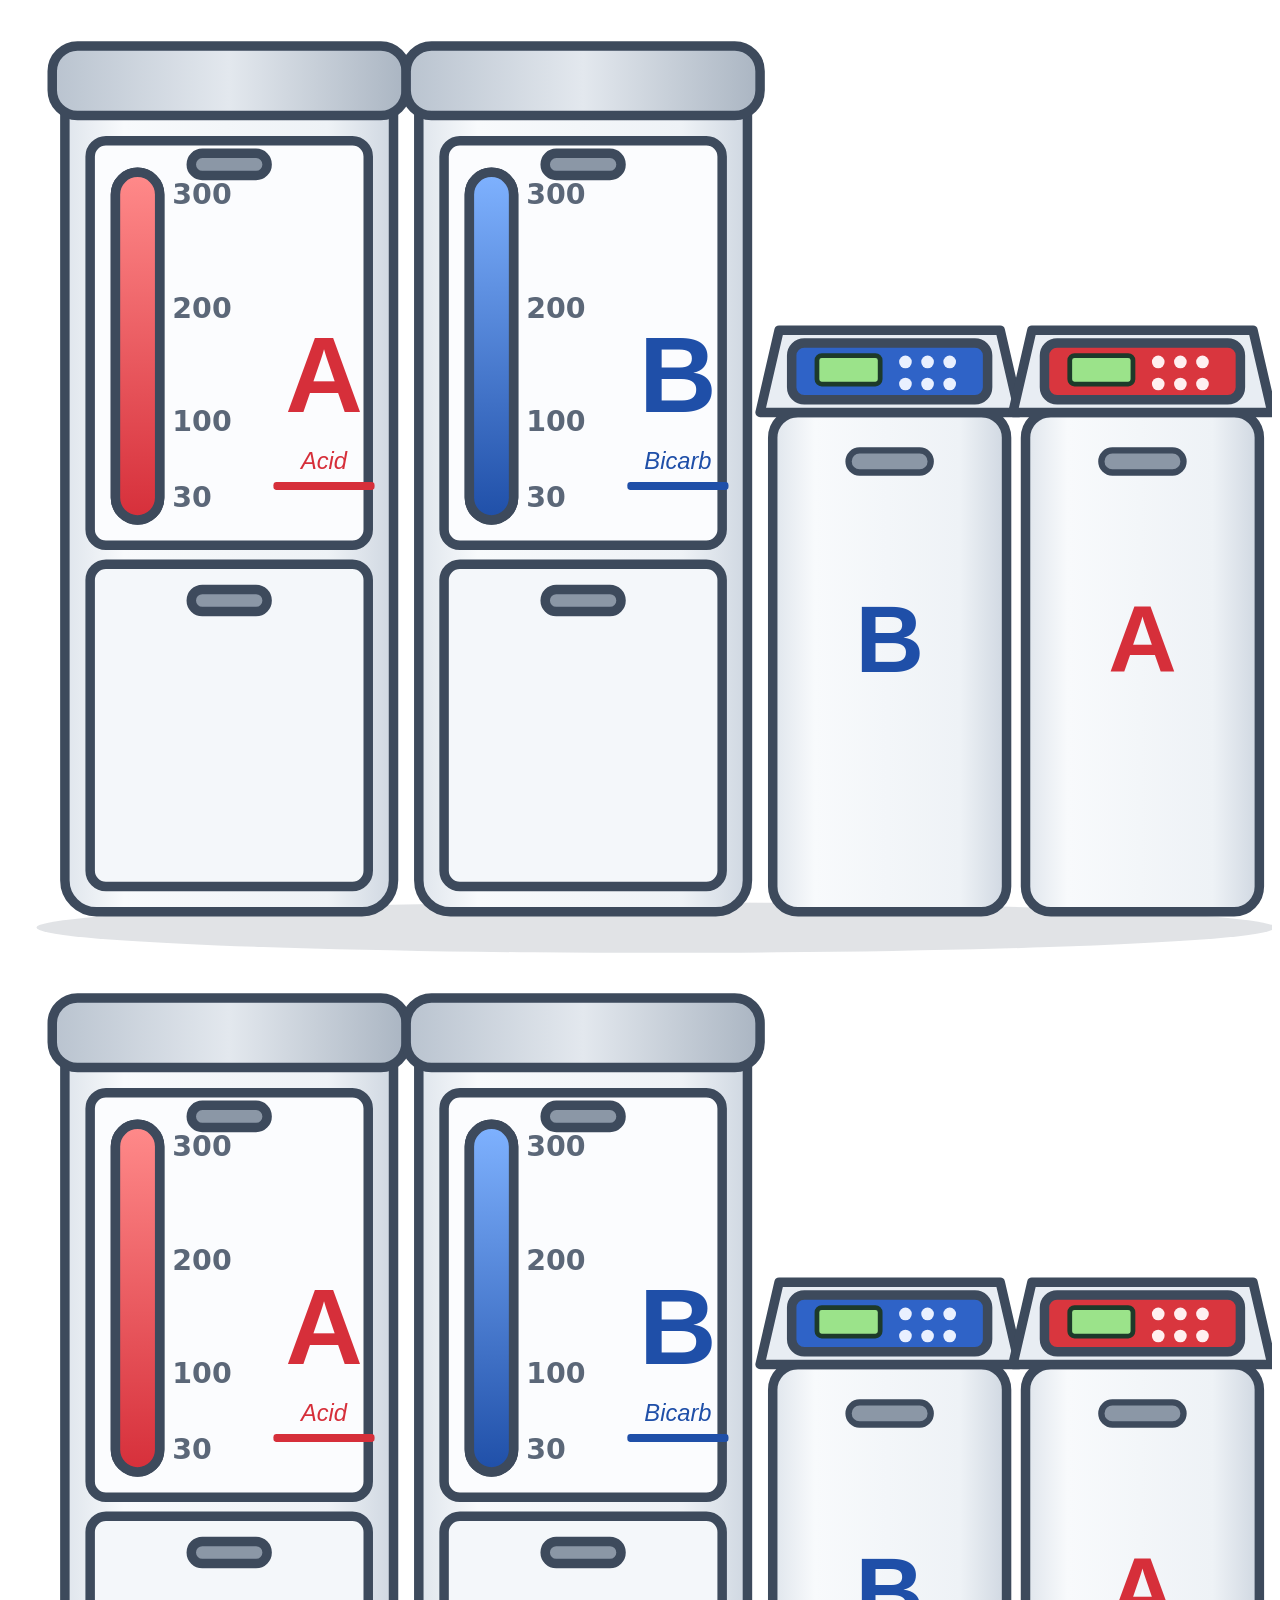
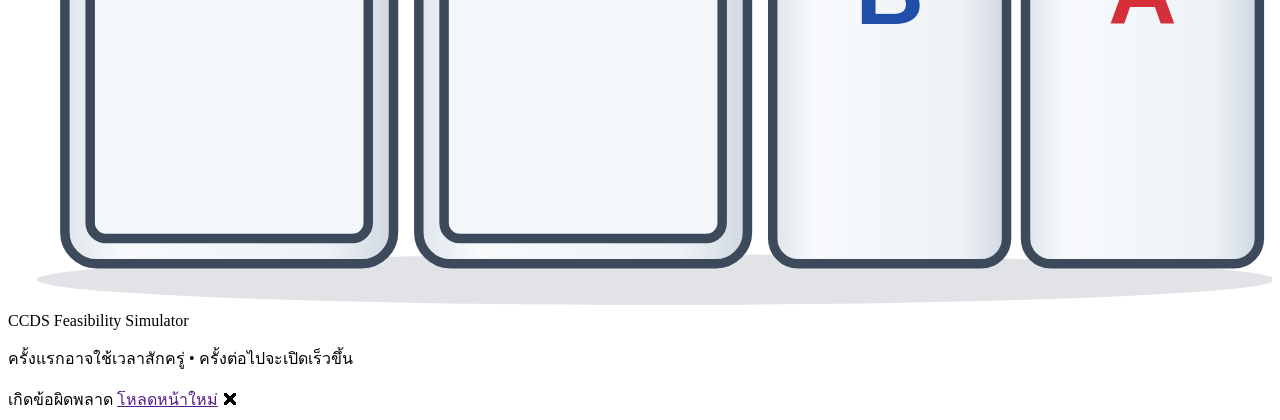
==== commit bdc4eabb: "แตกไฟล์ ccds-upload.zip อัตโนมัติ" ====
--- a/src/CcdsSimulator.Web/wwwroot/index.html
+++ b/src/CcdsSimulator.Web/wwwroot/index.html
@@ -5,7 +5,13 @@
     <meta name="viewport" content="width=device-width, initial-scale=1.0" />
     <title>CCDS Feasibility Simulator</title>
     <base href="/" />
-    <link rel="icon" href="data:," />
+    <!-- ไอคอนโปรแกรม: แท็บเบราว์เซอร์ + หน้าจอโฮมของ iPhone / iPad / Android ("เพิ่มไปยังหน้าจอโฮม") -->
+    <link rel="icon" href="icons/favicon.svg" type="image/svg+xml" />
+    <link rel="icon" href="icons/favicon-32.png" type="image/png" sizes="32x32" />
+    <link rel="apple-touch-icon" href="icons/apple-touch-icon.png" />
+    <meta name="apple-mobile-web-app-title" content="CCDS" />
+    <meta name="application-name" content="CCDS" />
+    <link rel="manifest" href="manifest.webmanifest" />
     <link rel="stylesheet" href="css/app.css" />
     <script>
         // ใส่ธีมที่เลือกไว้ก่อนวาดหน้า (กันหน้ากะพริบ)
@@ -13,7 +19,90 @@
     </script>
 </head>
 <body>
-    <div id="app"><div class="boot">กำลังโหลด CCDS Feasibility Simulator…</div></div>
+    <div id="app">
+        <!-- หน้าโหลดโปรแกรมครั้งแรก: ภาพการ์ตูนถังผสมน้ำยา A/B ไล่สีจากล่างขึ้นบนตาม % ที่ดาวน์โหลด
+             (Blazor ตั้งค่า --blazor-load-percentage / --blazor-load-percentage-text ให้เองระหว่างโหลด) -->
+        <div class="ld" role="status" aria-live="polite">
+            <svg width="0" height="0" style="position:absolute" aria-hidden="true">
+                <defs>
+                    <linearGradient id="ld-body" x1="0" x2="1"><stop offset="0" stop-color="#dfe5ec"/><stop offset=".18" stop-color="#f8fafc"/><stop offset=".8" stop-color="#eef2f6"/><stop offset="1" stop-color="#cfd7e1"/></linearGradient>
+                    <linearGradient id="ld-cap" x1="0" x2="1"><stop offset="0" stop-color="#b9c3cf"/><stop offset=".5" stop-color="#e3e8ee"/><stop offset="1" stop-color="#aab5c2"/></linearGradient>
+                    <linearGradient id="ld-liqA" x1="0" y1="0" x2="0" y2="1"><stop offset="0" stop-color="#ff8a8a"/><stop offset="1" stop-color="#d62f3a"/></linearGradient>
+                    <linearGradient id="ld-liqB" x1="0" y1="0" x2="0" y2="1"><stop offset="0" stop-color="#7fb2ff"/><stop offset="1" stop-color="#1f4fa8"/></linearGradient>
+                    <symbol id="ld-art" viewBox="0 0 400 300">
+                        <ellipse cx="205" cy="291" rx="196" ry="8" fill="#0b1a33" opacity=".12"/>
+                        <!-- ถังสูง A -->
+                        <g stroke="#3d4a5c" stroke-width="3" stroke-linejoin="round">
+                            <rect x="18" y="16" width="104" height="270" rx="10" fill="url(#ld-body)"/>
+                            <rect x="14" y="12" width="112" height="22" rx="8" fill="url(#ld-cap)"/>
+                            <rect x="26" y="42" width="88" height="128" rx="5" fill="#fbfcfe"/>
+                            <rect x="34" y="52" width="14" height="110" rx="7" fill="#e9eef4"/>
+                            <rect x="34" y="52" width="14" height="110" rx="7" fill="url(#ld-liqA)" class="ld-liq"/>
+                            <rect x="26" y="176" width="88" height="102" rx="5" fill="#f4f7fa"/>
+                            <rect x="58" y="184" width="24" height="7" rx="3.5" fill="#8b97a6"/>
+                            <rect x="58" y="46" width="24" height="7" rx="3.5" fill="#8b97a6"/>
+                        </g>
+                        <g font-family="Sarabun, Inter, system-ui, sans-serif" font-weight="700" fill="#5b6778" font-size="9">
+                            <text x="52" y="62">300</text><text x="52" y="98">200</text><text x="52" y="134">100</text><text x="52" y="158">30</text>
+                        </g>
+                        <g fill="#d62f3a" font-family="Inter, Arial, sans-serif" font-weight="800">
+                            <text x="100" y="128" font-size="34" text-anchor="middle">A</text>
+                        </g>
+                        <text x="100" y="146" font-family="Inter, Arial, sans-serif" font-style="italic" font-size="7.5" fill="#d62f3a" text-anchor="middle">Acid</text>
+                        <rect x="84" y="150" width="32" height="2.5" rx="1" fill="#d62f3a"/>
+
+                        <!-- ถังสูง B -->
+                        <g stroke="#3d4a5c" stroke-width="3" stroke-linejoin="round">
+                            <rect x="130" y="16" width="104" height="270" rx="10" fill="url(#ld-body)"/>
+                            <rect x="126" y="12" width="112" height="22" rx="8" fill="url(#ld-cap)"/>
+                            <rect x="138" y="42" width="88" height="128" rx="5" fill="#fbfcfe"/>
+                            <rect x="146" y="52" width="14" height="110" rx="7" fill="#e9eef4"/>
+                            <rect x="146" y="52" width="14" height="110" rx="7" fill="url(#ld-liqB)" class="ld-liq"/>
+                            <rect x="138" y="176" width="88" height="102" rx="5" fill="#f4f7fa"/>
+                            <rect x="170" y="184" width="24" height="7" rx="3.5" fill="#8b97a6"/>
+                            <rect x="170" y="46" width="24" height="7" rx="3.5" fill="#8b97a6"/>
+                        </g>
+                        <g font-family="Sarabun, Inter, system-ui, sans-serif" font-weight="700" fill="#5b6778" font-size="9">
+                            <text x="164" y="62">300</text><text x="164" y="98">200</text><text x="164" y="134">100</text><text x="164" y="158">30</text>
+                        </g>
+                        <text x="212" y="128" font-family="Inter, Arial, sans-serif" font-weight="800" font-size="34" fill="#1f4fa8" text-anchor="middle">B</text>
+                        <text x="212" y="146" font-family="Inter, Arial, sans-serif" font-style="italic" font-size="7.5" fill="#1f4fa8" text-anchor="middle">Bicarb</text>
+                        <rect x="196" y="150" width="32" height="2.5" rx="1" fill="#1f4fa8"/>
+
+                        <!-- เครื่องผสม B (เตี้ย) -->
+                        <g stroke="#3d4a5c" stroke-width="3" stroke-linejoin="round">
+                            <rect x="242" y="128" width="74" height="158" rx="8" fill="url(#ld-body)"/>
+                            <path d="M238 128 l6 -26 h70 l6 26 z" fill="#e8edf3"/>
+                            <rect x="248" y="106" width="62" height="18" rx="4" fill="#2f63c7"/>
+                        </g>
+                        <rect x="256" y="110" width="20" height="9" rx="1.5" fill="#9be38a" stroke="#1d3a2a" stroke-width="1.5"/>
+                        <g fill="#e9f0ff"><circle cx="284" cy="112" r="2"/><circle cx="291" cy="112" r="2"/><circle cx="298" cy="112" r="2"/><circle cx="284" cy="119" r="2"/><circle cx="291" cy="119" r="2"/><circle cx="298" cy="119" r="2"/></g>
+                        <rect x="266" y="140" width="26" height="7" rx="3.5" fill="#8b97a6" stroke="#3d4a5c" stroke-width="2"/>
+                        <text x="279" y="210" font-family="Inter, Arial, sans-serif" font-weight="800" font-size="30" fill="#1f4fa8" text-anchor="middle">B</text>
+
+                        <!-- เครื่องผสม A (เตี้ย) -->
+                        <g stroke="#3d4a5c" stroke-width="3" stroke-linejoin="round">
+                            <rect x="322" y="128" width="74" height="158" rx="8" fill="url(#ld-body)"/>
+                            <path d="M318 128 l6 -26 h70 l6 26 z" fill="#e8edf3"/>
+                            <rect x="328" y="106" width="62" height="18" rx="4" fill="#d9363e"/>
+                        </g>
+                        <rect x="336" y="110" width="20" height="9" rx="1.5" fill="#9be38a" stroke="#1d3a2a" stroke-width="1.5"/>
+                        <g fill="#fff0f0"><circle cx="364" cy="112" r="2"/><circle cx="371" cy="112" r="2"/><circle cx="378" cy="112" r="2"/><circle cx="364" cy="119" r="2"/><circle cx="371" cy="119" r="2"/><circle cx="378" cy="119" r="2"/></g>
+                        <rect x="346" y="140" width="26" height="7" rx="3.5" fill="#8b97a6" stroke="#3d4a5c" stroke-width="2"/>
+                        <text x="359" y="210" font-family="Inter, Arial, sans-serif" font-weight="800" font-size="30" fill="#d62f3a" text-anchor="middle">A</text>
+                    </symbol>
+                </defs>
+            </svg>
+            <div class="ld-art" aria-hidden="true">
+                <svg class="ld-gray" viewBox="0 0 400 300"><use href="#ld-art"/></svg>
+                <svg class="ld-color" viewBox="0 0 400 300"><use href="#ld-art"/></svg>
+                <span class="ld-line"></span>
+            </div>
+            <div class="ld-title">CCDS Feasibility Simulator</div>
+            <div class="ld-row"><div class="ld-bar"><span></span></div><b class="ld-num"></b></div>
+            <p class="ld-note">ครั้งแรกอาจใช้เวลาสักครู่ • ครั้งต่อไปจะเปิดเร็วขึ้น</p>
+        </div>
+    </div>
 
     <div id="blazor-error-ui">
         เกิดข้อผิดพลาด <a href="" class="reload">โหลดหน้าใหม่</a>
--- a/src/CcdsSimulator.Web/wwwroot/css/app.css
+++ b/src/CcdsSimulator.Web/wwwroot/css/app.css
@@ -85,6 +85,9 @@
 
 * { box-sizing: border-box; }
 html, body { margin: 0; }
+/* ปิดการขยายตัวอักษรอัตโนมัติของ Safari/Chrome บนมือถือ (text autosizing)
+   — ไม่งั้นย่อหน้าในรายงาน A4 ที่ย่อให้พอดีจอจะถูกขยายตัวหนังสือจนล้นและซ้อนกัน (ยังซูมด้วยนิ้วได้ตามปกติ) */
+html { -webkit-text-size-adjust: 100%; -moz-text-size-adjust: 100%; text-size-adjust: 100%; }
 body { font-family: var(--font); font-size: 15px; line-height: 1.5; color: var(--text); background: var(--bg); -webkit-font-smoothing: antialiased; }
 a { color: var(--primary); }
 button { font-family: inherit; }
@@ -226,7 +229,6 @@
 .glass .card { background: linear-gradient(180deg, var(--glass-top) 0, var(--glass-top-mid) 40px, transparent 100px), var(--glass); }
 /* การ์ดที่มีรายการเปิดอยู่ (เช่น ดอกเบี้ย/ปีผ่อน) ต้องอยู่เหนือการ์ดถัดไป */
 .glass .card:focus-within, .glass .card:has(.combo.open) { z-index: 5; }
-.glass.form-actions:has(.menu) { z-index: 5; }
 /* KPI ฝั่งผลลัพธ์แบบกระจก: ไล่สีบวก/ลบจากมุมซ้ายบนแล้วจางเป็นกระจกใส */
 .glass .kpi { border: 0; background: var(--glass); box-shadow: inset 0 1px 0 var(--glass-hi), var(--glass-shadow);
     -webkit-backdrop-filter: blur(16px) saturate(1.5); backdrop-filter: blur(16px) saturate(1.5); }
@@ -292,6 +294,7 @@
     font: inherit; font-size: 14.5px; font-weight: 400; cursor: pointer; font-variant-numeric: tabular-nums; }
 .combo-list button:hover { background: var(--surface-2); }
 .combo-list button.on { background: var(--primary-soft); color: var(--primary); font-weight: 600; }
+.combo-list button small { margin-left: 6px; font-size: 12px; font-weight: 400; color: var(--muted); }
 .card:has(.combo) { overflow: visible; }
 
 .calc { margin-top: 12px; padding: 10px 12px; border-radius: var(--radius-sm); background: var(--surface-2); border: 1px dashed var(--border-strong);
@@ -341,6 +344,13 @@
 .seg.mode button { padding: 6px 14px; font-size: 14px; white-space: normal; text-align: left; }
 .seg.mode button.on { background: var(--surface); color: var(--primary); font-weight: 600; box-shadow: 0 1px 2px rgba(15, 27, 45, .1); }
 .mode-hint { font-size: 13px; color: var(--muted); margin-bottom: 12px; }
+.pw-flow { margin: 4px 0 14px; }
+.rtbl input.auto, .glass .rtbl input.auto { background: var(--surface-2); color: var(--text-2); border-style: dashed; box-shadow: none; }
+.calc-own { margin-top: 4px; color: var(--primary); font-size: 13px; }
+.calc-note { margin-top: 6px; padding-top: 6px; border-top: 1px dashed var(--border-strong); color: var(--text); font-weight: 600; }
+.calc-note:first-child { margin-top: 0; padding-top: 0; border-top: 0; }
+.pw-flow label { justify-content: space-between; }
+.pw-flow label small { font-weight: 400; white-space: nowrap; }
 
 /* Undo / Redo มุมขวาบนของแต่ละข้อ */
 .ur { margin-left: auto; display: inline-flex; gap: 2px; padding: 2px; border-radius: 9px; background: var(--surface-3); }
@@ -385,11 +395,10 @@
 .form-actions { flex-wrap: nowrap; }
 .form-actions > .btn.primary { flex: 1 1 auto; justify-content: safe center; min-width: 0; white-space: nowrap; overflow: hidden; }
 .form-actions > .btn.primary .lbl { min-width: 0; overflow: hidden; text-overflow: ellipsis; }
-.form-actions > .menu-wrap, .form-actions > .btn.xl { flex: 0 0 auto; }
+.form-actions > .btn:not(.primary) { flex: 0 0 auto; }
 .form-actions .btn { white-space: nowrap; }
 .btn .ico { width: 18px; height: 18px; }
 .btn .ico.sm { width: 14px; height: 14px; margin-left: -2px; opacity: .7; }
-.menu-wrap { position: relative; }
 .menu-backdrop { position: fixed; inset: 0; z-index: 4; }
 .menu { position: absolute; z-index: 40; left: 0; bottom: calc(100% + 6px); min-width: 250px; padding: 5px;
     background: var(--surface); border: 1px solid var(--border); border-radius: var(--radius-sm); box-shadow: var(--shadow); }
@@ -479,6 +488,7 @@
 .act.icon { display: inline-grid; place-items: center; width: 32px; height: 32px; padding: 0; vertical-align: middle; }
 .act.icon .ico { width: 18px; height: 18px; }
 .act.del:hover { background: var(--neg-soft); }
+.report-msg { max-width: 210mm; margin: 10px auto 0; }
 .print-tip { max-width: 210mm; margin: 16px auto 0; padding: 10px 14px; background: var(--primary-soft); color: var(--text-2); border-radius: var(--radius-sm); font-size: 14px; }
 
 /* ---------- Dashboard ---------- */
@@ -542,6 +552,45 @@
 @keyframes dlg-fade { from { opacity: 0; } }
 @keyframes dlg-pop { from { opacity: 0; transform: translateY(6px) scale(.98); } }
 
+/* ---------- หน้าต่าง JPG: เลือกหน้าที่จะแชร์ / ดาวน์โหลด ---------- */
+.dlg.jpg-dlg { width: min(640px, 100%); max-height: calc(100vh - 32px); max-height: calc(100dvh - 32px); overflow-y: auto; display: block; padding: 18px 20px 20px; }
+.jd-head { display: flex; align-items: center; justify-content: space-between; gap: 12px; margin-bottom: 6px; }
+.jd-head h2 { margin: 0; font-size: 18px; }
+.jd-x { display: grid; place-items: center; width: 36px; height: 36px; border: 0; border-radius: 10px; background: transparent; color: var(--muted); cursor: pointer; }
+.jd-x:hover { background: var(--surface-2); color: var(--text); }
+.jd-x svg { width: 20px; height: 20px; }
+.jd-hint { margin: 0 0 12px; color: var(--muted); font-size: 13.5px; }
+.jd-hint b { color: var(--text); }
+.jd-loading { display: flex; align-items: center; gap: 10px; padding: 36px 0; justify-content: center; color: var(--muted); }
+.jd-spin { width: 18px; height: 18px; border-radius: 50%; border: 2.5px solid var(--border); border-top-color: var(--primary); animation: jd-rot .8s linear infinite; }
+@keyframes jd-rot { to { transform: rotate(360deg); } }
+.jd-grid { display: grid; grid-template-columns: repeat(3, minmax(0, 1fr)); gap: 12px; }
+.jd-item { display: flex; flex-direction: column; gap: 6px; min-width: 0; }
+.jd-pick { position: relative; display: block; padding: 0; border: 2px solid var(--border); border-radius: 10px; background: #fff; cursor: pointer; overflow: hidden;
+    aspect-ratio: 210 / 297; max-width: 100%; transition: border-color .12s, opacity .12s; }
+.jd-pick img { display: block; width: 100%; height: 100%; object-fit: cover; }
+.jd-item:not(.on) .jd-pick { opacity: .45; }
+.jd-item.on .jd-pick { border-color: var(--primary); box-shadow: 0 0 0 2px var(--primary-soft); }
+.jd-check { position: absolute; top: 6px; right: 6px; display: grid; place-items: center; width: 24px; height: 24px; border-radius: 50%;
+    background: #fff; border: 2px solid #b6c2d3; color: transparent; }
+.jd-item.on .jd-check { background: var(--primary); border-color: var(--primary); color: #fff; }
+.jd-check svg { width: 14px; height: 14px; }
+.jd-cap { display: flex; flex-direction: column; line-height: 1.3; }
+.jd-cap b { font-size: 14px; }
+.jd-cap small { font-size: 12px; color: var(--muted); }
+.jd-one { align-self: flex-start; padding: 3px 0; border: 0; background: none; color: var(--primary); font: inherit; font-size: 13px; font-weight: 600; cursor: pointer; text-decoration: underline; text-underline-offset: 2px; }
+.jd-actions { display: flex; flex-wrap: wrap; gap: 8px; align-items: center; margin-top: 16px; }
+.jd-sp { flex: 1 1 auto; }
+.jd-msg { margin: 12px 0 0; }
+@media (max-width: 480px) {
+    .dlg.jpg-dlg { padding: 14px 14px 16px; }
+    .jd-grid { gap: 8px; }
+    .jd-cap small { display: none; }
+    .jd-actions .jd-sp { display: none; }
+    .jd-actions .btn { flex: 1 1 auto; justify-content: center; }
+    .jd-actions .btn.primary { flex-basis: 100%; order: -1; }
+}
+
 /* ---------- Loading / error ---------- */
 .boot { display: grid; place-items: center; min-height: 60vh; color: var(--muted); font-size: 16px; }
 #blazor-error-ui { background: var(--warn-soft); color: var(--warn); bottom: 0; box-shadow: 0 -1px 2px rgba(0,0,0,.2); display: none; left: 0;
@@ -613,11 +662,8 @@
     .glass .tbl-x .xtbl th:first-child { background: var(--th-bg); }
     .tbl-x .xtbl tfoot td:first-child { background: var(--total-bg); }
     .form-actions { gap: 6px; padding: 10px; }
-    .form-actions .menu-wrap { position: static; }
-    .form-actions .menu { left: 10px; right: 10px; min-width: 0; }
     .form-actions .btn { padding: 8px 10px; font-size: 13px; gap: 4px; }
     .form-actions .btn .ico { width: 16px; height: 16px; }
-    .panel-report .ychart .val { font-size: 5.5pt; overflow-wrap: anywhere; }
     .pair { grid-template-columns: minmax(0, 1fr); }
     .pair .pl { grid-row: auto; }
     .pb span { flex: none; }
@@ -785,6 +831,111 @@
 .cols { display: grid; gap: 5mm; }
 .cols > * { min-width: 0; }
 .yt-wrap { display: flex; flex-direction: column; gap: 2.5mm; }
+/* ---------- หน้า 1 รายงาน: สรุปสำหรับผู้บริหาร ---------- */
+.ex-hero { border-radius: 3mm; padding: 4.5mm 5.5mm; border: .6pt solid; }
+.ex-hero.good { background: linear-gradient(120deg, #e3f5ea, #f4fbf7 60%, #eef6fb); border-color: #bfe3cd; }
+.ex-hero.bad { background: linear-gradient(120deg, #fbe7eb, #fdf5f6 60%, #f4f6fa); border-color: #efc9d1; }
+.ex-eyebrow { font-size: 8pt; font-weight: 700; letter-spacing: .06em; color: var(--teal); text-transform: uppercase; }
+.ex-hero.bad .ex-eyebrow { color: var(--burg); }
+.ex-head { font-size: 17pt; font-weight: 800; line-height: 1.25; color: var(--navy); margin-top: 1.2mm; letter-spacing: -.005em; }
+.ex-hero.good .ex-head b { color: var(--green); }
+.ex-hero.bad .ex-head b { color: var(--burg); }
+.ex-sub { font-size: 10pt; color: var(--text); margin-top: 1.4mm; line-height: 1.45; }
+.ex-sub b { color: var(--navy); }
+
+.ex-stats { display: grid; grid-template-columns: repeat(4, 1fr); gap: 3mm; }
+.ex-stat { position: relative; display: flex; flex-direction: column; justify-content: center; text-align: left; padding: 3.2mm 3.4mm 3mm; border-radius: 2.6mm; border: .6pt solid #dde4ee; background: #fff; overflow: hidden;
+    box-shadow: 0 .6mm 2mm rgba(15, 27, 45, .06); --k: var(--navy); }
+.ex-stat::before { content: ""; position: absolute; inset: 0 0 auto 0; height: 1.1mm; background: var(--k); }
+.ex-stat.pos { --k: var(--green); } .ex-stat.neg { --k: var(--burg); } .ex-stat.navy { --k: var(--blue); }
+.ex-stat .l { font-size: 7.8pt; color: var(--muted); font-weight: 600; }
+.ex-stat .v { font-size: 15pt; font-weight: 800; color: var(--k); margin-top: .8mm; line-height: 1.15; font-variant-numeric: tabular-nums; letter-spacing: -.01em; }
+.ex-stat .n { font-size: 7.3pt; color: var(--muted); margin-top: .5mm; }
+.ex-stat .v small { font-size: 8.5pt; font-weight: 600; color: var(--muted); letter-spacing: 0; }
+
+.ex-bars { display: grid; gap: 1.2mm; margin-bottom: 4mm; }
+.ex-bar-l { font-size: 8.8pt; color: var(--text); display: flex; flex-wrap: wrap; gap: 0 1.5mm; align-items: baseline; }
+.ex-bar-l b { color: var(--navy); font-size: 10pt; }
+.ex-bar-l small { font-size: 7pt; color: var(--muted); }
+.ex-track { height: 3.4mm; border-radius: 999px; background: var(--track); overflow: hidden; margin-bottom: 1.4mm; }
+.ex-fill { height: 100%; border-radius: 999px; }
+.ex-fill.gl { background: linear-gradient(90deg, #9cbfe8, #3b6ea8); }
+.ex-fill.cc { background: linear-gradient(90deg, #9fe0d4, #0f766e); }
+.ex-diff { justify-self: start; font-weight: 800; font-size: 10pt; padding: 1.2mm 3mm; border-radius: 999px; }
+.ex-diff.pos { color: var(--green); background: var(--green-l); }
+.ex-diff.neg { color: var(--burg); background: var(--red-l); }
+
+/* การ์ดช่วงเวลาแบบเส้นกรอบ (ไม่เติมสีพื้น) — สีน้ำเงิน = ช่วงผ่อน, สีเขียว = ผ่อนครบ */
+.ex-tl-bar { display: flex; gap: 2mm; }
+.ex-tl-bar .seg { position: relative; padding: 2mm 2.8mm 2.2mm; display: flex; flex-direction: column; min-width: 26mm;
+    background: #fff; border: 1.1pt solid var(--c); border-radius: 2.2mm; }
+.ex-tl-bar .seg span { font-size: 7.3pt; color: var(--muted); font-weight: 600; }
+.ex-tl-bar .seg b { font-size: 8.6pt; color: var(--c); line-height: 1.3; }   /* แถบแคบ: ขึ้นบรรทัดใหม่แทนการตัดคำ */
+.ex-tl-bar .seg.lease { --c: #2a6fa8; }
+.ex-tl-bar .seg.own { --c: #15803d; }
+.ex-tl-rows { margin-top: 1.6mm; }
+.ex-tl-rows div { display: flex; justify-content: space-between; gap: 2mm; padding: 1.1mm .4mm; border-bottom: .5pt solid #edf1f6; font-size: 8.6pt; }
+.ex-tl-rows b { font-variant-numeric: tabular-nums; }
+
+.ex-list { list-style: none; margin: 0 0 4mm; padding: 0; display: grid; gap: 1.6mm; }
+.ex-list li { position: relative; padding-left: 5.4mm; font-size: 8.6pt; line-height: 1.45; text-align: justify; text-justify: inter-character; }
+.ex-list li::before { content: "✓"; position: absolute; left: 0; top: 0; width: 3.8mm; height: 3.8mm; border-radius: 999px;
+    background: var(--green-l); color: var(--green); font-weight: 800; font-size: 7pt; display: grid; place-items: center; }
+.ex-list b { color: var(--navy); }
+.page .nw { white-space: nowrap; }   /* คำที่ห้ามตัดกลางคำ */
+.rt.ex-inv td { font-size: 8.4pt; }
+.ex-risk { display: grid; grid-template-columns: 1fr 1fr; gap: 2mm; margin-bottom: 1.6mm; }
+.ex-risk .rk { border: .6pt solid #e2e8f0; border-left: 1mm solid var(--c); border-radius: 1.8mm; padding: 1.6mm 2.2mm; --c: var(--green); }
+.ex-risk .rk.neg { --c: var(--burg); }
+.ex-risk .l { font-size: 7.4pt; color: var(--muted); }
+.ex-risk .v { font-size: 10.5pt; font-weight: 800; color: var(--c); font-variant-numeric: tabular-nums; }
+.ex-risk .v small { font-size: 7pt; font-weight: 600; color: var(--muted); }
+.ex-risk .n { font-size: 7.2pt; color: var(--muted); }
+.rt.ex-sens th, .rt.ex-sens td { font-size: 8pt; padding-top: .9mm; padding-bottom: .9mm; }
+.rt.ex-sens td small { color: var(--muted); font-size: 7pt; }
+.rt.ex-sens tr.cur td { font-weight: 700; }
+.rt.ex-sens td.pos { color: var(--green); }
+
+.ex-reco { border-radius: 2.6mm; padding: 3mm 4mm; font-size: 9pt; line-height: 1.5; }
+.ex-reco.good { background: linear-gradient(90deg, #e3f4ea, #f4fbf7); box-shadow: inset 1mm 0 0 var(--green); }
+.ex-reco.bad { background: linear-gradient(90deg, #fbe6ea, #fdf5f6); box-shadow: inset 1mm 0 0 var(--burg); }
+.ex-reco .h { font-weight: 800; font-size: 10.5pt; margin-bottom: .6mm; }
+.ex-reco.good .h, .ex-reco.good b { color: var(--green); }
+.ex-reco.bad .h, .ex-reco.bad b { color: var(--burg); }
+.ex-foot { font-size: 7.3pt; color: var(--muted); line-height: 1.45; }
+
+/* กราฟหน้า 1: ไม่มีกรอบ + แถบช่วงผ่อน/ผ่อนครบ + เส้นหมดประกัน */
+.xc .ylc { border: 0; padding: 0; background: none; }
+.ylc .ph.lease { fill: #2a6fa8; fill-opacity: .055; }
+.ylc .ph.own { fill: #15803d; fill-opacity: .06; }
+.ylc .phl { font-size: 9.5px; font-weight: 700; font-family: inherit; letter-spacing: .02em; }
+.ylc .phl.lease { fill: #2a6fa8; } .ylc .phl.own { fill: #15803d; }
+.ylc .mark.wr { stroke: #d08a1e; }
+.ylc .mk.wr { fill: #b8741a; }
+
+/* กราฟเส้น Cost Saving สะสม (หน้า Executive Summary) */
+.ylc { border: .6pt solid #e2e8f0; border-radius: 2.4mm; padding: 2.2mm 2.4mm 1.6mm; background: linear-gradient(180deg, #fbfcfe, #fff 60%); }
+.ylc svg { display: block; width: 100%; height: auto; overflow: visible; }
+.ylc .grid { stroke: #e6ebf2; stroke-width: 1; }
+.ylc .zero { stroke: #94a3b8; stroke-width: 1.2; }
+.ylc .ax { font-size: 9.5px; fill: #7a8699; font-family: inherit; }
+.ylc .yr { font-size: 10px; fill: #66748a; font-family: inherit; }
+.ylc .val { font-size: 9.5px; font-weight: 700; font-family: inherit; }
+.ylc .val.pos { fill: #15803d; } .ylc .val.neg { fill: #800020; }
+.ylc .ln { fill: none; stroke-width: 2.6; stroke-linejoin: round; stroke-linecap: round; }
+.ylc .ln.pos { stroke: #16a34a; } .ylc .ln.neg { stroke: #c62828; }
+.ylc .pt { stroke: #fff; stroke-width: 1.6; }
+.ylc .pt.pos { fill: #16a34a; } .ylc .pt.neg { fill: #c62828; }
+.ylc .pt.be { fill: #15803d; stroke: #bbf7d0; stroke-width: 3; }
+.ylc .mark { stroke: #94a3b8; stroke-width: 1.2; stroke-dasharray: 4 4; }
+.ylc .mk { font-size: 9.5px; fill: #64748b; font-weight: 600; font-family: inherit; }
+.ylc .beL { font-size: 10.5px; fill: #15803d; font-weight: 800; font-family: inherit; }
+.ylc .val, .ylc .beL { paint-order: stroke; stroke: #fff; stroke-width: 3px; stroke-linejoin: round; }
+.ylc .cap { font-size: 7pt; color: var(--muted); margin-top: 1mm; }
+
+/* หมายเหตุใต้ตารางรายปี */
+.yt-note { font-size: 12px; color: var(--muted); margin-top: 6px; }
+.page .yt-note { font-size: 7.5pt; margin-top: -1mm; }
 
 .rt { width: 100%; border-collapse: separate; border-spacing: 0; font-size: 8.5pt; font-variant-numeric: tabular-nums; }
 .rt th { background: var(--th-bg); color: var(--th-fg); font-weight: 700; font-size: 7.8pt; padding: 1.4mm 1.8mm; text-align: right; white-space: nowrap; letter-spacing: .01em; }
@@ -817,7 +968,7 @@
 
 .stack-l { font-weight: 700; margin-top: 2mm; color: var(--navy); }
 .stack-l span { font-weight: 600; color: var(--muted); margin-left: 1mm; }
-.stack { display: flex; gap: .5mm; height: 6mm; background: var(--track); margin-top: 1.2mm; border-radius: 1.8mm; overflow: hidden; }
+.stack { display: flex; gap: .5mm; height: 3.4mm; background: var(--track); margin-top: 1.2mm; border-radius: 999px; overflow: hidden; }
 .legend { font-size: 7.5pt; color: var(--muted); margin-top: 2.4mm; display: flex; flex-wrap: wrap; gap: 1.2mm 3.2mm; }
 .legend i { display: inline-block; width: 7pt; height: 7pt; margin-right: 1.2mm; vertical-align: -1pt; border-radius: 2pt; }
 
@@ -829,27 +980,21 @@
 .facts-r .tot.neg { background: linear-gradient(90deg, #fbe6ea, #fdf4f6); box-shadow: inset .9mm 0 0 var(--burg); }
 .facts-r .tot b { font-size: 12pt; font-weight: 800; }
 
-.ychart { border: .6pt solid #e2e8f0; border-radius: 2.4mm; padding: 2.8mm 2.4mm 2.2mm; background: linear-gradient(180deg, #fbfcfe, #fff 60%); }
-.ychart .cols-y { display: flex; }
-.ychart .yc { flex: 1; min-width: 0; padding: 0 2px; display: flex; flex-direction: column; text-align: center; }
-.ychart .zone { display: flex; }
-.ychart .zone.p { align-items: flex-end; }
-.ychart .zone.n { align-items: flex-start; }
-.ychart .zone div { width: 100%; border-radius: 1px; }
-.ychart .zone.p div { border-radius: 1.2mm 1.2mm 0 0; }
-.ychart .zone.n div { border-radius: 0 0 1.2mm 1.2mm; }
-.ychart .zero { height: 1px; background: var(--muted); opacity: .6; }
-.ychart .lab { font-size: 7pt; color: var(--muted); margin-top: .8mm; white-space: nowrap; }
-.ychart .val { font-size: 6.6pt; font-weight: 700; white-space: nowrap; }
-.ychart .cap { font-size: 7pt; color: var(--muted); margin-top: 1.4mm; }
 .note-box { background: var(--navy-l); padding: 2.4mm 3mm; border-radius: 2mm; }
 .foot-note { font-size: 8pt; color: var(--muted); margin-top: 1.2mm; }
 .foot-note b { color: var(--navy); }
 
 /* กราฟ/ตารางรายปีในแผงขวา (ใช้คลาสเดียวกับรายงาน แต่สีตามธีมหน้าจอ) */
-.panel-report .ychart { background: var(--surface); border-color: var(--border); }
-.glass .panel-report .ychart { background: color-mix(in srgb, var(--surface) 45%, transparent); border-color: var(--glass-input-edge); }
-.panel-report .ychart .lab, .panel-report .ychart .cap { color: var(--muted); }
+/* กราฟ/ตารางรายปีในแผงขวา (ใช้คลาสเดียวกับรายงาน แต่สีตามธีมหน้าจอ) */
+.panel-report .ylc { background: var(--surface); border-color: var(--border); }
+.glass .panel-report .ylc { background: color-mix(in srgb, var(--surface) 45%, transparent); border-color: var(--glass-input-edge); }
+.panel-report .ylc .cap { color: var(--muted); }
+.panel-report .ylc .ax, .panel-report .ylc .yr, .panel-report .ylc .mk { fill: var(--muted); }
+.panel-report .ylc .grid { stroke: var(--line); }
+.panel-report .ylc .zero { stroke: var(--muted); }
+.panel-report .ylc .val.pos, .panel-report .ylc .beL { fill: var(--pos); }
+.panel-report .ylc .val.neg { fill: var(--neg-num); }
+.panel-report .ylc .pt, .panel-report .ylc .val, .panel-report .ylc .beL { stroke: var(--surface); }
 .panel-report .rt td { border-color: var(--line); }
 .panel-report .rt td.neg, .panel-report .neg { color: var(--neg-num); }
 .panel-report .pos { color: var(--pos); }
@@ -868,8 +1013,58 @@
     .report-wrap { padding: 0; overflow: visible; }
     .page { margin: 0; box-shadow: none; border-radius: 0; height: 297mm; min-height: 0; overflow: hidden; break-after: page; }
     .page:last-child { break-after: auto; }
+    /* กันกฎของจอมือถือ (ระยะขอบ/ย่อหน้า) ติดมาตอนพิมพ์ ทำให้หน้าเลื่อนลงจนล้นกระดาษ */
+    html, body { margin: 0 !important; padding: 0 !important; }
+    body .report-wrap { padding: 0 !important; margin: 0 !important; }
+    .print-tip, .report-msg, #to-top { display: none !important; }
+    /* มือถือ/แท็บเล็ต: เบราว์เซอร์ (เช่น Safari บน iPhone) ไม่ใช้ขนาดกระดาษ/ขอบที่หน้าเว็บกำหนด ใส่ขอบกระดาษเอง
+       หน้า A4 เต็มแผ่นจึงล้นไปอีกแผ่น (3 หน้า → 6 แผ่น) → ย่อแต่ละหน้าให้เล็กกว่าพื้นที่พิมพ์ของทั้ง A4 และ Letter */
+    html.print-safe .page { zoom: .8; margin: 0 auto !important; break-inside: avoid; page-break-inside: avoid; }
 }
 /* ข้อ 2 โหมดแกลลอนพอดีจอ ≥ 381px — จอเล็กกว่านั้นต้องเลื่อน จึงแสดงคำแนะนำ */
 @media (max-width: 380px) { .x-hint.narrow { display: block; } }
 /* จอเล็กมาก (≤ 380px): ช่องกรอกในข้อ 1/3/4/6/7 เรียงทีละช่อง ตัวเลขยาว + หน่วยไม่ถูกตัด */
 @media (max-width: 380px) { .card .g3, .card .g2 { grid-template-columns: minmax(0, 1fr); } }
+.ex-tl + .sec { margin-top: 3.2mm; }
+
+/* ---------- หน้า "คำนวณน้ำยา" ---------- */
+.dc input.auto, .glass .dc input.auto { background: var(--surface-2); color: var(--text-2); border-style: dashed; box-shadow: none; }
+.dc-hint { font-size: 12px; font-weight: 400; color: var(--muted); }
+.calc-sub { margin-top: 4px; font-size: 12.5px; color: var(--muted); }
+.dc .results h3 small { font-size: 12.5px; font-weight: 400; }
+.dc-foot { margin: 8px 0 0; }
+.dc .kpi b { font-size: 24px; }
+.dc-t td { vertical-align: middle; }
+.dc-t td.muted { font-size: 13px; }
+.dc-t tr.dc-cost td { background: var(--primary-soft); }
+.dc-t tfoot td.r, .dc-t td.r { font-variant-numeric: tabular-nums; }
+.dc-notes h2 { font-size: 15px; }
+.dc-notes ol { margin: 0; padding-left: 20px; display: grid; gap: 6px; color: var(--text-2); font-size: 14px; }
+@media (max-width: 640px) {
+    .dc-t .dc-f { display: none; }
+}
+
+/* ---------- หน้าโหลดโปรแกรมครั้งแรก (index.html) ----------
+   Blazor ตั้ง --blazor-load-percentage ("45%") และ --blazor-load-percentage-text ("\"45%\"") ระหว่างดาวน์โหลด
+   ภาพการ์ตูนสีจะค่อย ๆ ปรากฏจากล่างขึ้นบน (เหมือนเติมน้ำยา) จนเต็มที่ 100% */
+.ld { --p: var(--blazor-load-percentage, 0%); min-height: 100vh; min-height: 100dvh; display: flex; flex-direction: column; align-items: center; justify-content: center;
+    gap: 14px; padding: 24px max(16px, env(safe-area-inset-right, 0px)) 32px max(16px, env(safe-area-inset-left, 0px)); text-align: center; color: var(--text); }
+.ld-art { position: relative; width: min(280px, 70vw); aspect-ratio: 4 / 3; }
+.ld-art svg { position: absolute; inset: 0; width: 100%; height: 100%; overflow: visible; }
+.ld-gray { filter: grayscale(1) contrast(.8); opacity: .32; }
+.ld-color { clip-path: inset(calc(100% - var(--p)) 0 0 0); transition: clip-path .35s ease-out; }
+.ld-line { position: absolute; left: -2%; right: -2%; bottom: var(--p); height: 3px; border-radius: 3px; transition: bottom .35s ease-out;
+    background: linear-gradient(90deg, transparent, #ff8a8a 20%, #7fb2ff 80%, transparent); box-shadow: 0 0 12px rgba(127, 178, 255, .7); opacity: .9; }
+.ld-title { font-size: 18px; font-weight: 700; letter-spacing: .01em; margin-top: 4px; }
+.ld-row { display: flex; align-items: center; gap: 12px; width: min(380px, 86vw); }
+.ld-bar { flex: 1 1 auto; height: 12px; border-radius: 999px; background: var(--surface-2); border: 1px solid var(--border); overflow: hidden; }
+.ld-bar span { display: block; height: 100%; width: var(--p); border-radius: inherit; transition: width .35s ease-out;
+    background: linear-gradient(90deg, #d62f3a, #8a4fc0 50%, #1f4fa8); background-size: 360px 100%; }
+/* ตัวเลข % อยู่แถวเดียวกับแถบ — ตัวอักษรไล่สีแดง→ม่วง→น้ำเงิน เหมือนแถบ */
+.ld-num { flex: none; min-width: 3.6em; text-align: right; font-size: 22px; font-weight: 800; line-height: 1; font-variant-numeric: tabular-nums;
+    background: linear-gradient(90deg, #d62f3a, #8a4fc0 50%, #1f4fa8); -webkit-background-clip: text; background-clip: text; color: transparent; }
+.ld-num::after { content: var(--blazor-load-percentage-text, "0%"); }
+.ld-note { margin: 0; font-size: 13px; color: var(--muted); }
+:root[data-theme="dark"] .ld-gray { opacity: .22; }
+@media (prefers-color-scheme: dark) { :root:not([data-theme="light"]) .ld-gray { opacity: .22; } }
+@media (prefers-reduced-motion: reduce) { .ld-color, .ld-line, .ld-bar span { transition: none; } }
